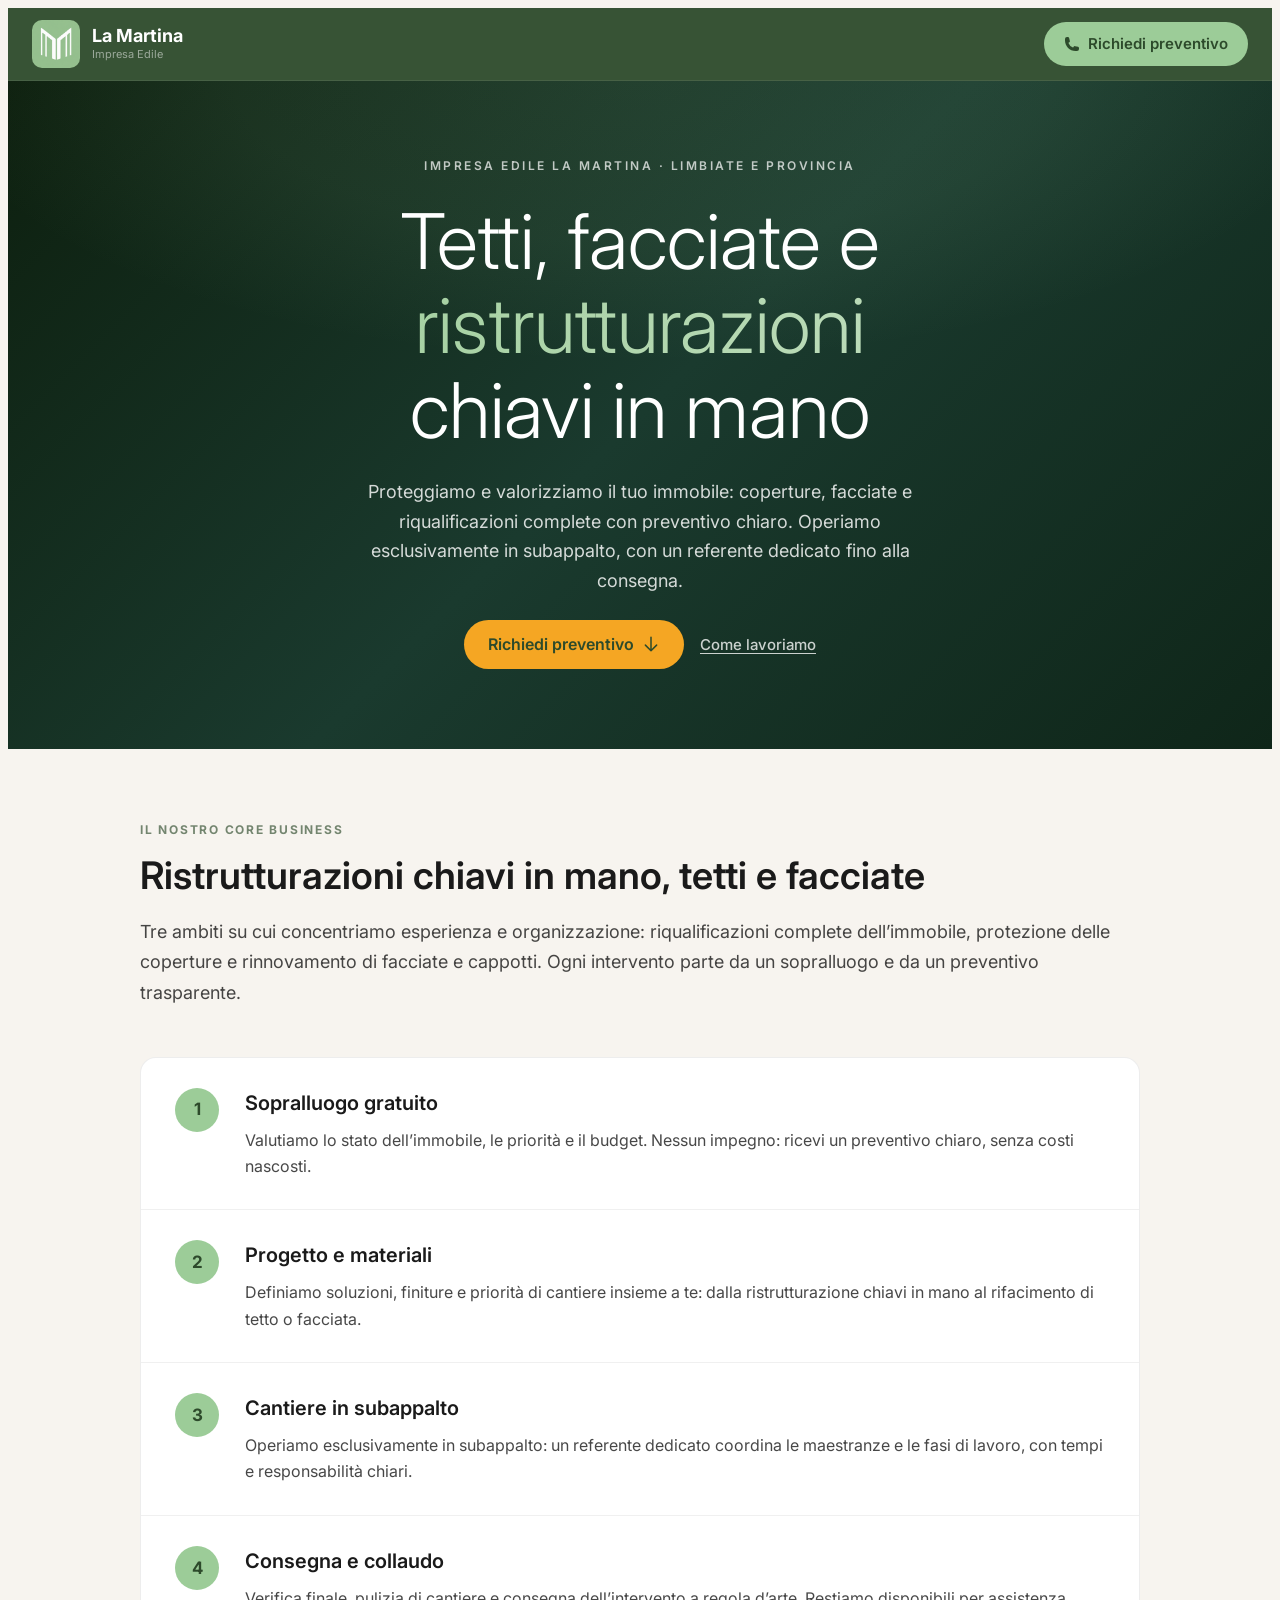
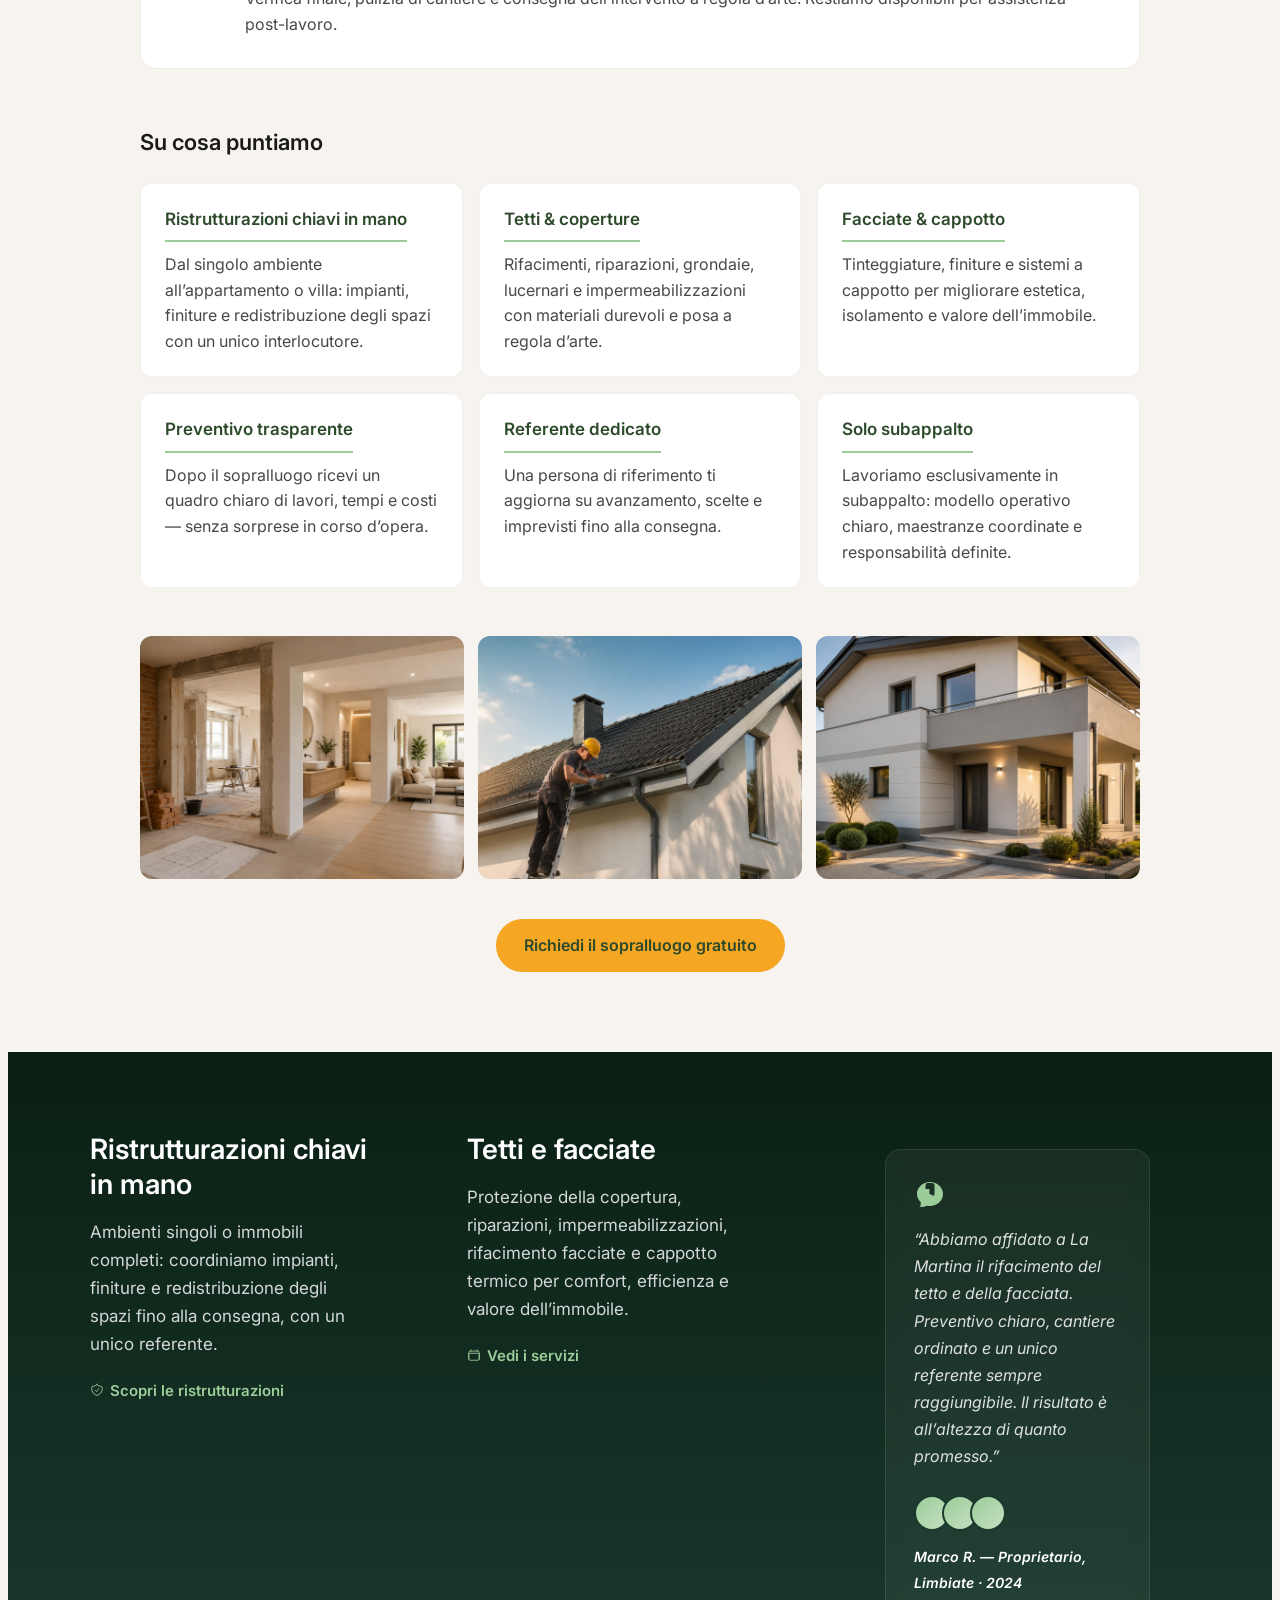
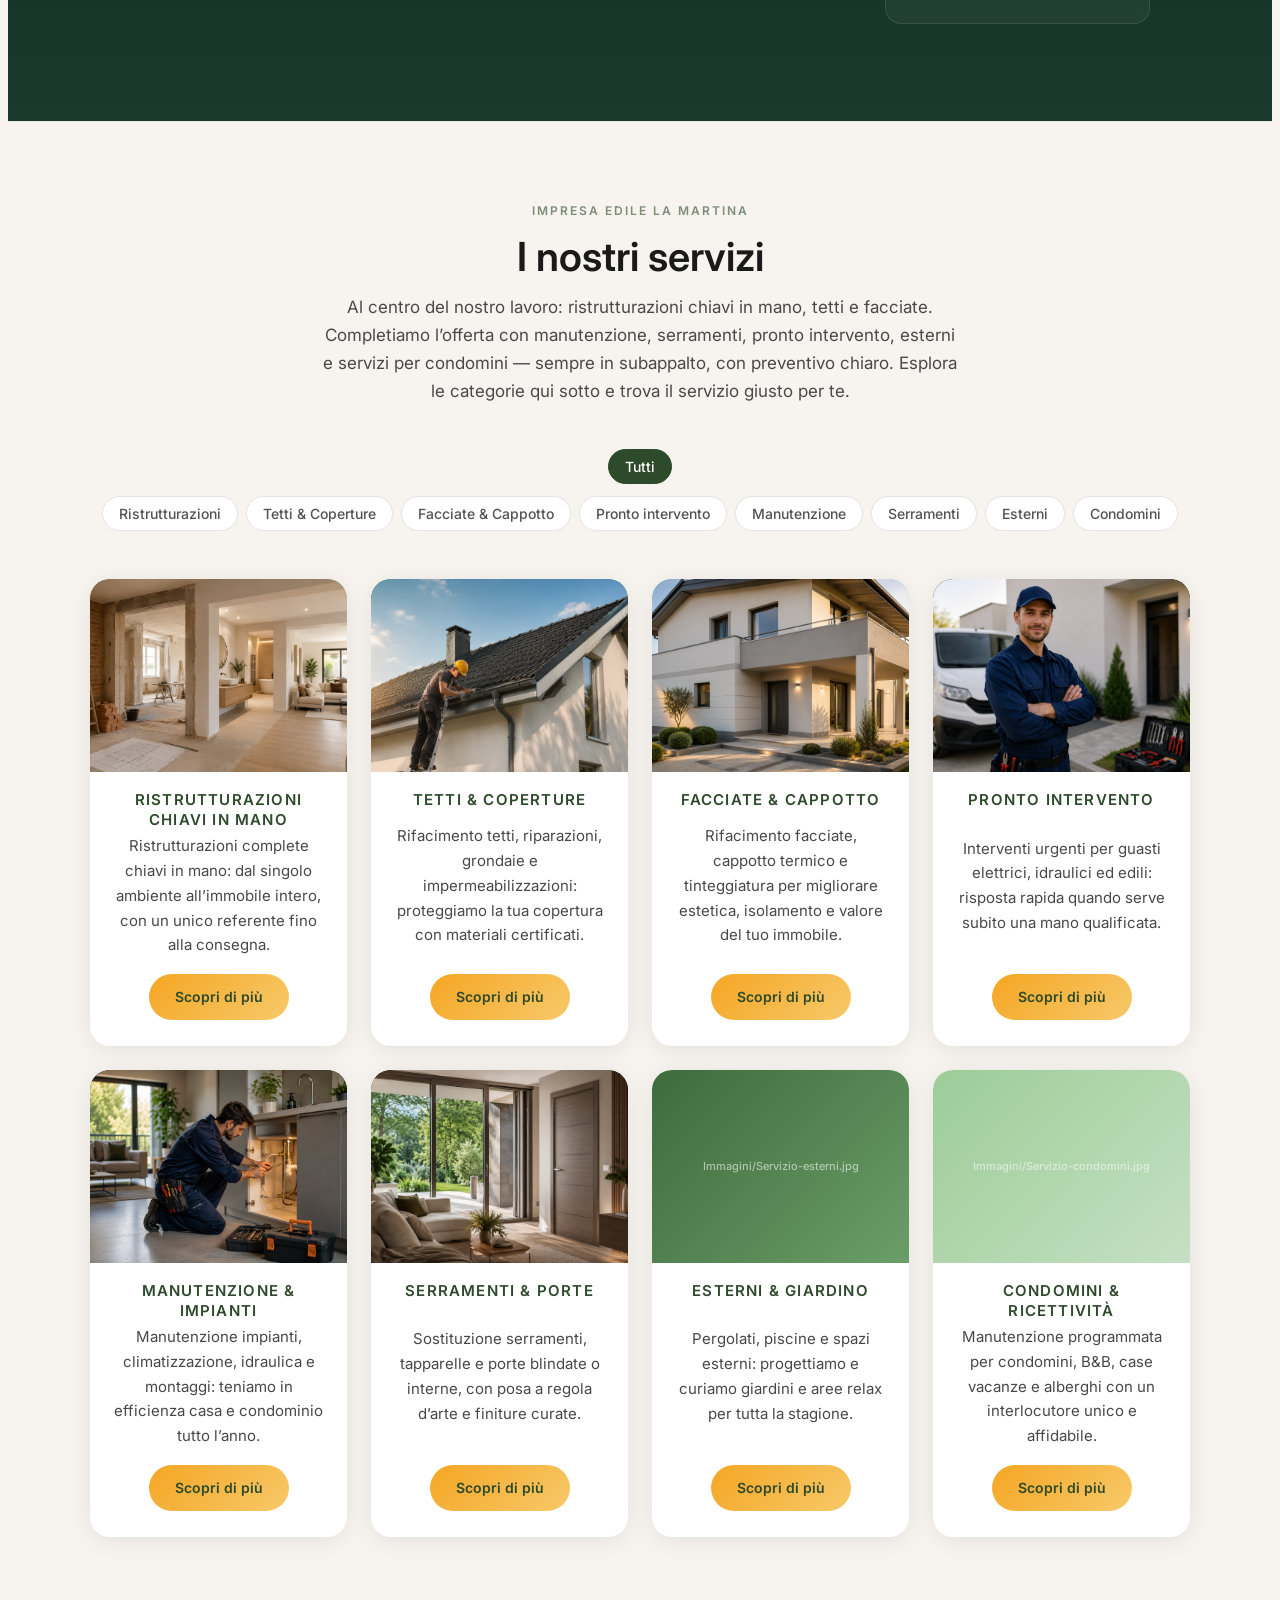
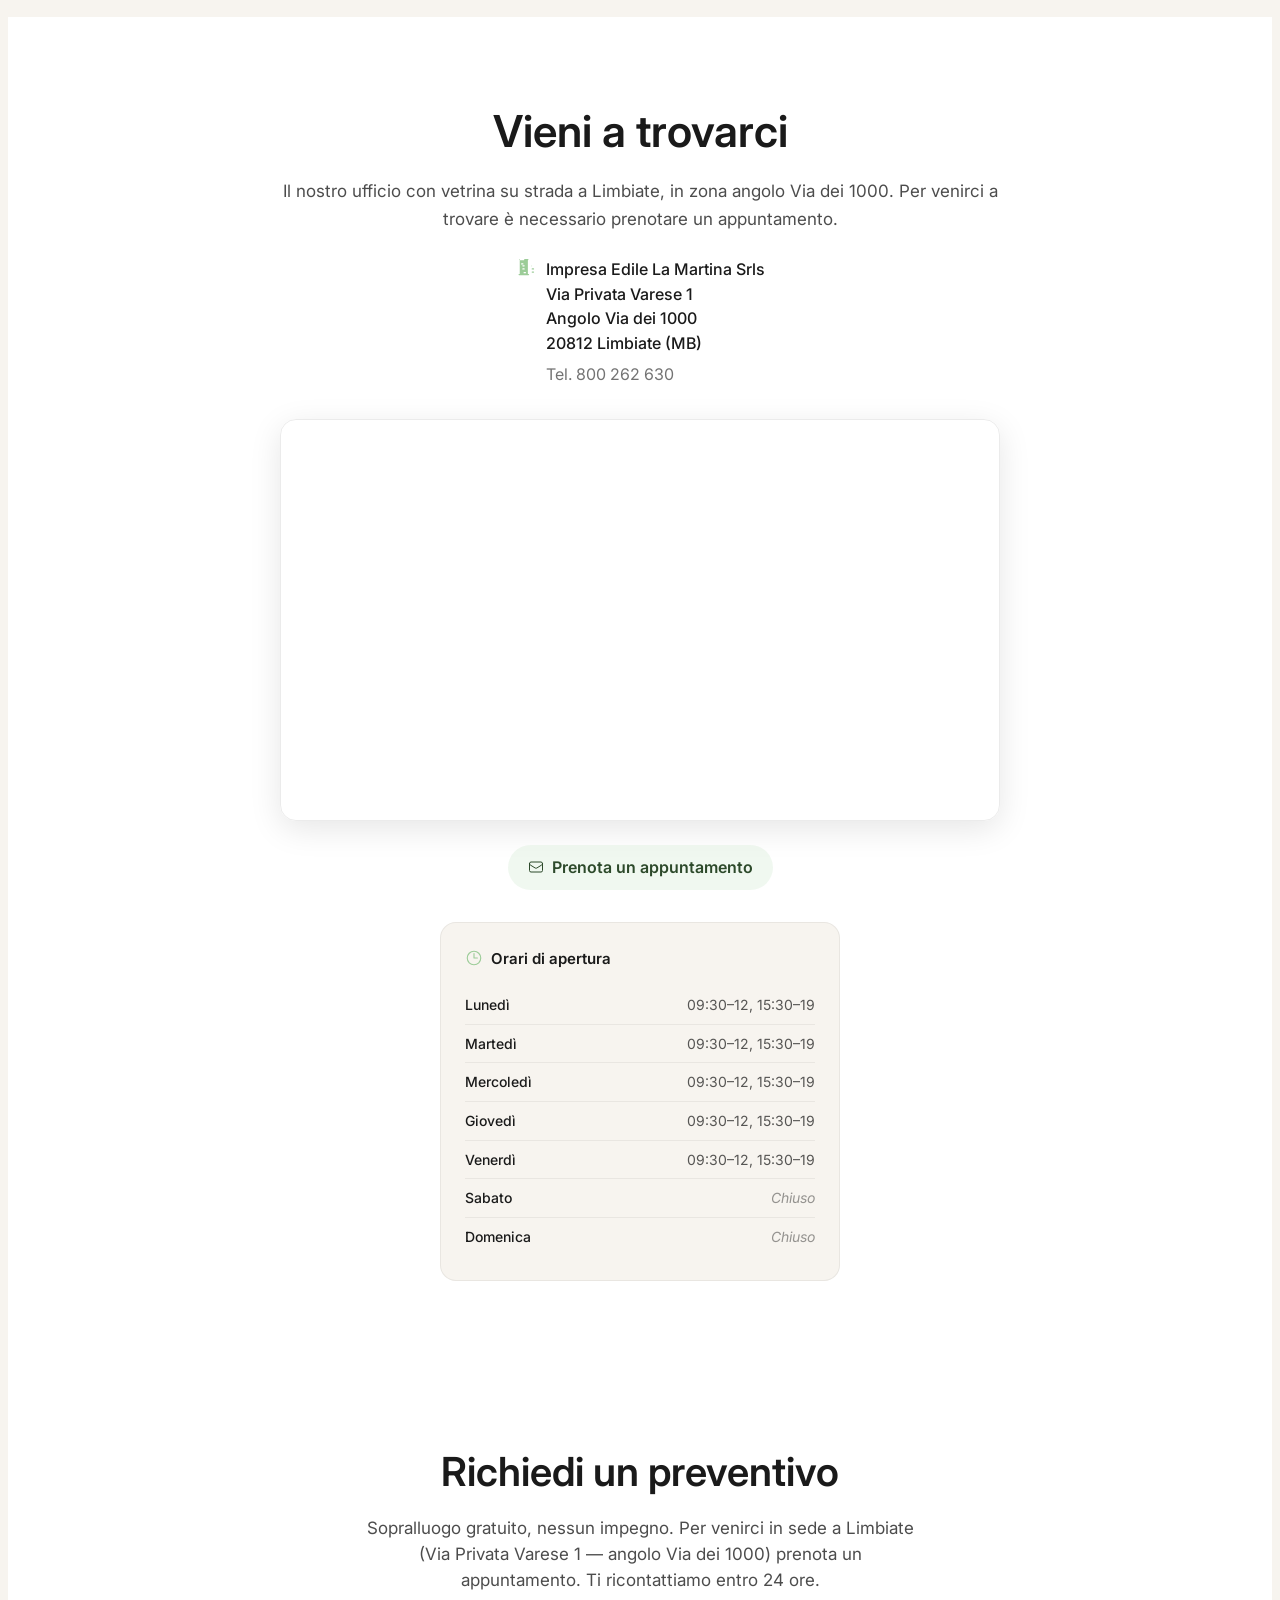
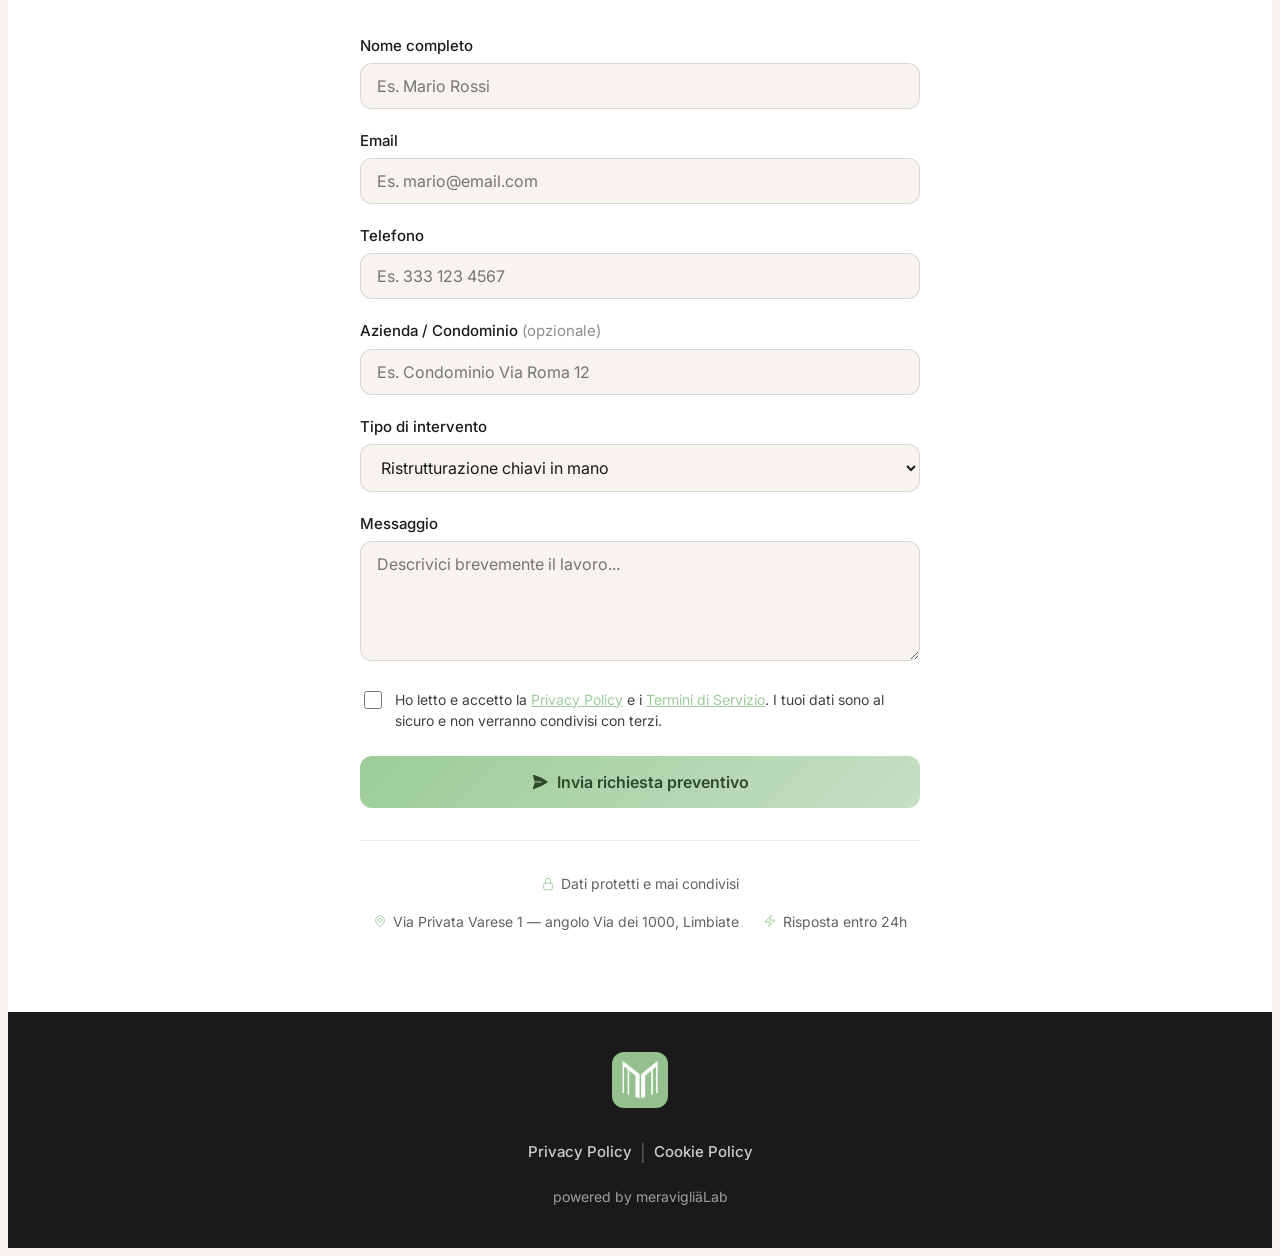
==== index.html @ 35902d9d "Add landing page for Impresa Edile La Martina. Publish the static site (HTML, CSS, JS, images) to Gi" ====
<!DOCTYPE html>
<html lang="it">
<head>
  <meta charset="UTF-8">
  <meta name="viewport" content="width=device-width, initial-scale=1.0">
  <meta name="description" content="Tetti, facciate e ristrutturazioni chiavi in mano a Limbiate e provincia — Impresa Edile La Martina. Sopralluogo gratuito, preventivo chiaro.">
  <meta name="theme-color" content="#2d4a2b">
  <title>Tetti, Facciate e Ristrutturazioni | Impresa Edile La Martina — Limbiate</title>

  <!-- Open Graph -->
  <meta property="og:title" content="Tetti, facciate e ristrutturazioni chiavi in mano — La Martina">
  <meta property="og:description" content="Impresa edile a Limbiate: tetti, facciate e ristrutturazioni chiavi in mano. Sopralluogo gratuito, preventivo chiaro.">
  <meta property="og:type" content="website">
  <meta property="og:locale" content="it_IT">
  <meta property="og:image" content="Immagini/Logo.png">

  <link rel="icon" href="Immagini/Logo.png" type="image/png">
  <link rel="apple-touch-icon" href="Immagini/Logo.png">

  <!-- Fonts -->
  <link rel="preconnect" href="https://fonts.googleapis.com">
  <link rel="preconnect" href="https://fonts.gstatic.com" crossorigin>
  <link href="https://fonts.googleapis.com/css2?family=Inter:wght@300;400;500;600;700&display=swap" rel="stylesheet">

  <link rel="stylesheet" href="css/styles.css">

  <!-- Structured data — SEO locale -->
  <script type="application/ld+json">
  {
    "@context": "https://schema.org",
    "@type": "HomeAndConstructionBusiness",
    "name": "Impresa Edile La Martina Srls",
    "image": "Immagini/Logo.png",
    "logo": "Immagini/Logo.png",
    "description": "Tetti, facciate e ristrutturazioni chiavi in mano a Limbiate e provincia. Operiamo esclusivamente in subappalto.",
    "url": "https://www.lamartina.it",
    "areaServed": {
      "@type": "GeoCircle",
      "geoMidpoint": { "@type": "GeoCoordinates", "latitude": 45.6, "longitude": 9.13 },
      "geoRadius": "50000"
    },
    "address": {
      "@type": "PostalAddress",
      "streetAddress": "Via Privata Varese 1 — angolo Via dei 1000",
      "addressLocality": "Limbiate",
      "postalCode": "20812",
      "addressRegion": "MB",
      "addressCountry": "IT"
    },
    "telephone": "+39-800-262-630",
    "priceRange": "$$",
    "openingHoursSpecification": [
      { "@type": "OpeningHoursSpecification", "dayOfWeek": "Monday",    "opens": "09:30", "closes": "12:00" },
      { "@type": "OpeningHoursSpecification", "dayOfWeek": "Monday",    "opens": "15:30", "closes": "19:00" },
      { "@type": "OpeningHoursSpecification", "dayOfWeek": "Tuesday",   "opens": "09:30", "closes": "12:00" },
      { "@type": "OpeningHoursSpecification", "dayOfWeek": "Tuesday",   "opens": "15:30", "closes": "19:00" },
      { "@type": "OpeningHoursSpecification", "dayOfWeek": "Wednesday", "opens": "09:30", "closes": "12:00" },
      { "@type": "OpeningHoursSpecification", "dayOfWeek": "Wednesday", "opens": "15:30", "closes": "19:00" },
      { "@type": "OpeningHoursSpecification", "dayOfWeek": "Thursday",  "opens": "09:30", "closes": "12:00" },
      { "@type": "OpeningHoursSpecification", "dayOfWeek": "Thursday",  "opens": "15:30", "closes": "19:00" },
      { "@type": "OpeningHoursSpecification", "dayOfWeek": "Friday",    "opens": "09:30", "closes": "12:00" },
      { "@type": "OpeningHoursSpecification", "dayOfWeek": "Friday",    "opens": "15:30", "closes": "19:00" }
    ]
  }
  </script>
</head>
<body>

  <a href="#main" class="skip-link">Vai al contenuto principale</a>

  <!-- ================================================================== -->
  <!-- HEADER -->
  <!-- ================================================================== -->
  <header class="site-header" role="banner">
    <div class="site-header__inner">
      <a href="#" class="site-logo" aria-label="Impresa Edile La Martina — Torna alla home">
        <img
          class="site-logo__img"
          src="Immagini/Logo.png"
          alt=""
          width="48"
          height="48"
          decoding="async">
        <span class="site-logo__text">
          <span class="site-logo__name">La Martina</span>
          <span class="site-logo__tagline">Impresa Edile</span>
        </span>
      </a>

      <a href="#contact" class="btn-cta-nav">
        <svg class="icon" width="16" height="16" viewBox="0 0 24 24" fill="#2d4a2b" aria-hidden="true">
          <path fill-rule="evenodd" d="M1.5 4.5a3 3 0 013-3h1.372c.86 0 1.61.586 1.819 1.42l1.105 4.423a1.875 1.875 0 01-.694 1.955l-1.293.97c-.135.101-.164.249-.126.352a11.285 11.285 0 006.697 6.697c.103.038.25.009.352-.126l.97-1.293a1.875 1.875 0 011.955-.694l4.423 1.105c.834.209 1.42.959 1.42 1.82V19.5a3 3 0 01-3 3h-2.25C8.552 22.5 1.5 15.448 1.5 6.75V4.5z" clip-rule="evenodd"/>
        </svg>
        Richiedi preventivo
      </a>
    </div>
  </header>

  <main id="main">

    <!-- ================================================================== -->
    <!-- HERO — Tetti, facciate, ristrutturazioni -->
    <!-- ================================================================== -->
    <section class="hero hero--offer" aria-labelledby="hero-heading">
      <div class="hero__inner">
        <p class="hero__tagline animate-on-load animate-on-load--delay-1">
          Impresa Edile La Martina · Limbiate e provincia
        </p>

        <h1 id="hero-heading" class="hero__title animate-on-load animate-on-load--delay-2">
          Tetti, facciate e
          <span class="hero__title-accent">ristrutturazioni</span>
          chiavi in mano
        </h1>

        <p class="hero__subtitle animate-on-load animate-on-load--delay-3">
          Proteggiamo e valorizziamo il tuo immobile: coperture, facciate e riqualificazioni
          complete con preventivo chiaro. Operiamo esclusivamente in subappalto,
          con un referente dedicato fino alla consegna.
        </p>

        <div class="hero__actions animate-on-load animate-on-load--delay-4">
          <a href="#contact" class="hero__cta">
            Richiedi preventivo
            <svg class="icon" width="18" height="18" viewBox="0 0 24 24" fill="none" stroke="currentColor" stroke-width="2" aria-hidden="true">
              <path stroke-linecap="round" stroke-linejoin="round" d="M19.5 13.5L12 21m0 0l-7.5-7.5M12 21V3"/>
            </svg>
          </a>
          <a href="#focus" class="hero__link-secondary">Come lavoriamo</a>
        </div>
      </div>
    </section>

    <!-- ================================================================== -->
    <!-- FOCUS — Ristrutturazioni, tetti, facciate -->
    <!-- ================================================================== -->
    <section id="focus" class="bagno-dettaglio" aria-labelledby="focus-heading">
      <div class="bagno-dettaglio__inner">
        <header class="bagno-dettaglio__header reveal">
          <p class="bagno-dettaglio__label">Il nostro core business</p>
          <h2 id="focus-heading" class="bagno-dettaglio__title">Ristrutturazioni chiavi in mano, tetti e facciate</h2>
          <p class="bagno-dettaglio__lead">
            Tre ambiti su cui concentriamo esperienza e organizzazione:
            riqualificazioni complete dell&rsquo;immobile, protezione delle coperture
            e rinnovamento di facciate e cappotti. Ogni intervento parte da un
            sopralluogo e da un preventivo trasparente.
          </p>
        </header>

        <ol class="bagno-dettaglio__steps reveal" aria-label="Le fasi del lavoro">
          <li class="bagno-dettaglio__step">
            <span class="bagno-dettaglio__step-num" aria-hidden="true">1</span>
            <div class="bagno-dettaglio__step-body">
              <h3 class="bagno-dettaglio__step-title">Sopralluogo gratuito</h3>
              <p class="bagno-dettaglio__step-text">
                Valutiamo lo stato dell&rsquo;immobile, le priorit&agrave; e il budget.
                Nessun impegno: ricevi un preventivo chiaro, senza costi nascosti.
              </p>
            </div>
          </li>
          <li class="bagno-dettaglio__step">
            <span class="bagno-dettaglio__step-num" aria-hidden="true">2</span>
            <div class="bagno-dettaglio__step-body">
              <h3 class="bagno-dettaglio__step-title">Progetto e materiali</h3>
              <p class="bagno-dettaglio__step-text">
                Definiamo soluzioni, finiture e priorit&agrave; di cantiere insieme a te:
                dalla ristrutturazione chiavi in mano al rifacimento di tetto o facciata.
              </p>
            </div>
          </li>
          <li class="bagno-dettaglio__step">
            <span class="bagno-dettaglio__step-num" aria-hidden="true">3</span>
            <div class="bagno-dettaglio__step-body">
              <h3 class="bagno-dettaglio__step-title">Cantiere in subappalto</h3>
              <p class="bagno-dettaglio__step-text">
                Operiamo esclusivamente in subappalto: un referente dedicato coordina
                le maestranze e le fasi di lavoro, con tempi e responsabilit&agrave; chiari.
              </p>
            </div>
          </li>
          <li class="bagno-dettaglio__step">
            <span class="bagno-dettaglio__step-num" aria-hidden="true">4</span>
            <div class="bagno-dettaglio__step-body">
              <h3 class="bagno-dettaglio__step-title">Consegna e collaudo</h3>
              <p class="bagno-dettaglio__step-text">
                Verifica finale, pulizia di cantiere e consegna dell&rsquo;intervento
                a regola d&rsquo;arte. Restiamo disponibili per assistenza post-lavoro.
              </p>
            </div>
          </li>
        </ol>

        <div class="bagno-dettaglio__voci reveal">
          <h3 class="bagno-dettaglio__voci-title">Su cosa puntiamo</h3>
          <div class="bagno-dettaglio__voci-grid">
            <article class="bagno-dettaglio__voce">
              <h4 class="bagno-dettaglio__voce-title">Ristrutturazioni chiavi in mano</h4>
              <p class="bagno-dettaglio__voce-text">Dal singolo ambiente all&rsquo;appartamento o villa: impianti, finiture e redistribuzione degli spazi con un unico interlocutore.</p>
            </article>
            <article class="bagno-dettaglio__voce">
              <h4 class="bagno-dettaglio__voce-title">Tetti &amp; coperture</h4>
              <p class="bagno-dettaglio__voce-text">Rifacimenti, riparazioni, grondaie, lucernari e impermeabilizzazioni con materiali durevoli e posa a regola d&rsquo;arte.</p>
            </article>
            <article class="bagno-dettaglio__voce">
              <h4 class="bagno-dettaglio__voce-title">Facciate &amp; cappotto</h4>
              <p class="bagno-dettaglio__voce-text">Tinteggiature, finiture e sistemi a cappotto per migliorare estetica, isolamento e valore dell&rsquo;immobile.</p>
            </article>
            <article class="bagno-dettaglio__voce">
              <h4 class="bagno-dettaglio__voce-title">Preventivo trasparente</h4>
              <p class="bagno-dettaglio__voce-text">Dopo il sopralluogo ricevi un quadro chiaro di lavori, tempi e costi — senza sorprese in corso d&rsquo;opera.</p>
            </article>
            <article class="bagno-dettaglio__voce">
              <h4 class="bagno-dettaglio__voce-title">Referente dedicato</h4>
              <p class="bagno-dettaglio__voce-text">Una persona di riferimento ti aggiorna su avanzamento, scelte e imprevisti fino alla consegna.</p>
            </article>
            <article class="bagno-dettaglio__voce">
              <h4 class="bagno-dettaglio__voce-title">Solo subappalto</h4>
              <p class="bagno-dettaglio__voce-text">Lavoriamo esclusivamente in subappalto: modello operativo chiaro, maestranze coordinate e responsabilit&agrave; definite.</p>
            </article>
          </div>
        </div>

        <div class="bagno-dettaglio__gallery reveal" aria-label="Foto dei nostri lavori">
          <figure class="bagno-dettaglio__photo">
            <div class="bagno-dettaglio__photo-slot" data-image="Immagini/Servizio-ristrutturazioni.jpg">
              <img class="bagno-dettaglio__img" src="Immagini/Servizio-ristrutturazioni.jpg" alt="Ristrutturazione chiavi in mano" width="640" height="480" loading="lazy" decoding="async" onerror="this.hidden=true">
            </div>
          </figure>
          <figure class="bagno-dettaglio__photo">
            <div class="bagno-dettaglio__photo-slot" data-image="Immagini/Servizio-tetti.jpg">
              <img class="bagno-dettaglio__img" src="Immagini/Servizio-tetti.jpg" alt="Lavori su tetti e coperture" width="640" height="480" loading="lazy" decoding="async" onerror="this.hidden=true">
            </div>
          </figure>
          <figure class="bagno-dettaglio__photo">
            <div class="bagno-dettaglio__photo-slot" data-image="Immagini/Servizio-facciate.jpg">
              <img class="bagno-dettaglio__img" src="Immagini/Servizio-facciate.jpg" alt="Rifacimento facciate e cappotto" width="640" height="480" loading="lazy" decoding="async" onerror="this.hidden=true">
            </div>
          </figure>
        </div>

        <div class="bagno-dettaglio__cta-wrap reveal">
          <a href="#contact" class="bagno-dettaglio__cta">Richiedi il sopralluogo gratuito</a>
        </div>
      </div>
    </section>

    <!-- ================================================================== -->
    <!-- Perché sceglierci -->
    <!-- ================================================================== -->
    <section class="stats" aria-labelledby="stats-heading">
      <h2 id="stats-heading" class="visually-hidden">Perché scegliere La Martina</h2>
      <div class="stats__grid">
        <article class="reveal">
          <h3 class="stat__title">Ristrutturazioni chiavi in mano</h3>
          <p class="stat__description">
            Ambienti singoli o immobili completi: coordiniamo impianti, finiture
            e redistribuzione degli spazi fino alla consegna, con un unico referente.
          </p>
          <a href="#servizi-ristrutturazione" class="stat__link" data-service-link="ristrutturazione">
            <svg class="icon" width="14" height="14" viewBox="0 0 24 24" fill="none" stroke="currentColor" stroke-width="1.5" aria-hidden="true">
              <path stroke-linecap="round" stroke-linejoin="round" d="M9 12.75L11.25 15 15 9.75m-3-7.036A11.959 11.959 0 013.598 6 11.99 11.99 0 003 9.749c0 5.592 3.824 10.29 9 11.623 5.176-1.332 9-6.03 9-11.622 0-1.31-.21-2.571-.598-3.751h-.152c-3.196 0-6.1-1.248-8.25-3.285z"/>
            </svg>
            Scopri le ristrutturazioni
          </a>
        </article>

        <article class="reveal reveal--delay-1">
          <h3 class="stat__title">Tetti e facciate</h3>
          <p class="stat__description">
            Protezione della copertura, riparazioni, impermeabilizzazioni,
            rifacimento facciate e cappotto termico per comfort, efficienza
            e valore dell&rsquo;immobile.
          </p>
          <a href="#servizi" class="stat__link">
            <svg class="icon" width="14" height="14" viewBox="0 0 24 24" fill="none" stroke="currentColor" stroke-width="1.5" aria-hidden="true">
              <path stroke-linecap="round" stroke-linejoin="round" d="M6.75 3v2.25M17.25 3v2.25M3 18.75V7.5a2.25 2.25 0 012.25-2.25h13.5A2.25 2.25 0 0121 7.5v11.25m-18 0A2.25 2.25 0 005.25 21h13.5A2.25 2.25 0 0021 18.75m-18 0v-7.5A2.25 2.25 0 015.25 9h13.5A2.25 2.25 0 0121 11.25v7.5"/>
            </svg>
            Vedi i servizi
          </a>
        </article>

        <blockquote class="testimonial reveal reveal--delay-2">
          <svg class="icon testimonial__quote-icon" width="32" height="32" viewBox="0 0 24 24" fill="#9ccc98" aria-hidden="true">
            <path fill-rule="evenodd" d="M4.804 21.644A6.707 6.707 0 006 21.75a6.721 6.721 0 003.583-1.029c.774.182 1.584.279 2.417.279 5.322 0 9.75-3.97 9.75-9 0-5.03-4.428-9-9.75-9s-9.75 3.97-9.75 9c0 2.409 1.197 4.816 2.804 6.045l.006.004.006.004a6.7 6.7 0 01-2.805 6.045zm9.288-8.713A1.89 1.89 0 0113.5 13.5h-3a1.89 1.89 0 01-1.894-1.894v-6A1.89 1.89 0 0110.5 3.75h3a1.89 1.89 0 011.894 1.894v6a1.89 1.89 0 01-1.894 1.894h-3a1.89 1.89 0 01-1.894-1.894V8.25h3v3.75z" clip-rule="evenodd"/>
          </svg>
          <p class="testimonial__text">
            &ldquo;Abbiamo affidato a La Martina il rifacimento del tetto e della facciata.
            Preventivo chiaro, cantiere ordinato e un unico referente sempre raggiungibile.
            Il risultato &egrave; all&rsquo;altezza di quanto promesso.&rdquo;
          </p>
          <div class="testimonial__avatars" aria-hidden="true">
            <span class="testimonial__avatar"></span>
            <span class="testimonial__avatar"></span>
            <span class="testimonial__avatar"></span>
          </div>
          <footer>
            <cite class="testimonial__author">Marco R. — Proprietario, Limbiate · 2024</cite>
          </footer>
        </blockquote>
      </div>
    </section>

    <!-- ================================================================== -->
    <!-- SERVICES CATALOG -->
    <!-- ================================================================== -->
    <section id="servizi" class="services-catalog" aria-labelledby="servizi-heading">
      <div class="services-catalog__header reveal">
        <p class="services-catalog__eyebrow">Impresa Edile La Martina</p>
        <h2 id="servizi-heading" class="services-catalog__title">I nostri servizi</h2>
        <p class="services-catalog__intro">
          Al centro del nostro lavoro: ristrutturazioni chiavi in mano, tetti e facciate.
          Completiamo l&rsquo;offerta con manutenzione, serramenti, pronto intervento,
          esterni e servizi per condomini — sempre in subappalto, con preventivo chiaro.
          Esplora le categorie qui sotto e trova il servizio giusto per te.
        </p>
      </div>

      <div class="services-catalog__nav reveal reveal--delay-1" role="tablist" aria-label="Filtra per categoria">
        <div class="services-catalog__nav-all">
          <button type="button" class="services-tab is-active" role="tab" aria-selected="true" data-service-tab="all">Tutti</button>
        </div>
        <div class="services-catalog__nav-categories">
          <button type="button" class="services-tab" role="tab" aria-selected="false" data-service-tab="ristrutturazione">Ristrutturazioni</button>
          <button type="button" class="services-tab" role="tab" aria-selected="false" data-service-tab="tetti">Tetti &amp; Coperture</button>
          <button type="button" class="services-tab" role="tab" aria-selected="false" data-service-tab="facciate">Facciate &amp; Cappotto</button>
          <button type="button" class="services-tab" role="tab" aria-selected="false" data-service-tab="pronto">Pronto intervento</button>
          <button type="button" class="services-tab" role="tab" aria-selected="false" data-service-tab="manutenzione">Manutenzione</button>
          <button type="button" class="services-tab" role="tab" aria-selected="false" data-service-tab="serramenti">Serramenti</button>
          <button type="button" class="services-tab" role="tab" aria-selected="false" data-service-tab="esterni">Esterni</button>
          <button type="button" class="services-tab" role="tab" aria-selected="false" data-service-tab="condomini">Condomini</button>
        </div>
      </div>

      <div class="services-catalog__panels">
        <article id="servizi-ristrutturazione" class="service-panel service-panel--ristrutturazione reveal" data-service-panel="ristrutturazione" role="tabpanel">
          <div class="service-panel__card">
            <div class="service-panel__media">
              <div class="service-panel__photo-slot" data-image="Immagini/Servizio-ristrutturazioni.jpg">
                <img class="service-panel__img" src="Immagini/Servizio-ristrutturazioni.jpg" alt="" width="640" height="480" loading="lazy" decoding="async" onerror="this.hidden=true">
              </div>
            </div>
            <div class="service-panel__body">
              <h3 class="service-panel__title">Ristrutturazioni chiavi in mano</h3>
              <p class="service-panel__text">Ristrutturazioni complete chiavi in mano: dal singolo ambiente all&rsquo;immobile intero, con un unico referente fino alla consegna.</p>
              <a href="#servizi-ristrutturazione" class="service-panel__cta" data-service-link="ristrutturazione">Scopri di più</a>
            </div>
          </div>
          <div class="service-panel__detail">
            <div class="service-panel__detail-content">
              <h3 class="service-panel__detail-title">Ristrutturazioni chiavi in mano</h3>
              <p class="service-panel__detail-text">Dal rifacimento di un singolo ambiente alla ristrutturazione completa della casa: progettiamo, coordiniamo e realizziamo ogni fase con un unico referente che ti segue fino alla consegna.</p>
              <p class="service-panel__detail-text">Operiamo esclusivamente in subappalto: impianti, finiture, redistribuzione degli spazi e lavori strutturali con preventivo chiaro, cantiere organizzato e pulizia finale inclusa.</p>
            </div>
            <div class="service-panel__detail-media">
              <div class="service-panel__photo-slot" data-image="Immagini/Servizio-ristrutturazioni.jpg">
                <img class="service-panel__img" src="Immagini/Servizio-ristrutturazioni.jpg" alt="Ristrutturazioni interne" width="800" height="600" loading="lazy" decoding="async" onerror="this.hidden=true">
              </div>
            </div>
          </div>
        </article>

        <article id="servizi-tetti" class="service-panel service-panel--tetti reveal reveal--delay-1" data-service-panel="tetti" role="tabpanel">
          <div class="service-panel__card">
            <div class="service-panel__media">
              <div class="service-panel__photo-slot" data-image="Immagini/Servizio-tetti.jpg">
                <img class="service-panel__img" src="Immagini/Servizio-tetti.jpg" alt="" width="640" height="480" loading="lazy" decoding="async" onerror="this.hidden=true">
              </div>
            </div>
            <div class="service-panel__body">
              <h3 class="service-panel__title">Tetti &amp; Coperture</h3>
              <p class="service-panel__text">Rifacimento tetti, riparazioni, grondaie e impermeabilizzazioni: proteggiamo la tua copertura con materiali certificati.</p>
              <a href="#servizi-tetti" class="service-panel__cta" data-service-link="tetti">Scopri di più</a>
            </div>
          </div>
          <div class="service-panel__detail">
            <div class="service-panel__detail-content">
              <h3 class="service-panel__detail-title">Qualit&agrave; certificata, protezione garantita</h3>
              <p class="service-panel__detail-text">Il tetto &egrave; la prima barriera della tua casa: ci occupiamo di rifacimenti completi, riparazioni localizzate, sostituzione lucernari e manutenzione di grondaie e pluviali con materiali durevoli e posa a regola d&rsquo;arte.</p>
              <p class="service-panel__detail-text">Eseguiamo anche impermeabilizzazione delle coperture, per condomini e abitazioni private. Ogni intervento parte da un sopralluogo e da un preventivo trasparente.</p>
            </div>
            <div class="service-panel__detail-media">
              <div class="service-panel__photo-slot" data-image="Immagini/Servizio-tetti.jpg">
                <img class="service-panel__img" src="Immagini/Servizio-tetti.jpg" alt="Tetti e coperture" width="800" height="600" loading="lazy" decoding="async" onerror="this.hidden=true">
              </div>
            </div>
          </div>
        </article>

        <article id="servizi-facciate" class="service-panel service-panel--facciate reveal reveal--delay-2" data-service-panel="facciate" role="tabpanel">
          <div class="service-panel__card">
            <div class="service-panel__media">
              <div class="service-panel__photo-slot" data-image="Immagini/Servizio-facciate.jpg">
                <img class="service-panel__img" src="Immagini/Servizio-facciate.jpg" alt="" width="640" height="480" loading="lazy" decoding="async" onerror="this.hidden=true">
              </div>
            </div>
            <div class="service-panel__body">
              <h3 class="service-panel__title">Facciate &amp; Cappotto</h3>
              <p class="service-panel__text">Rifacimento facciate, cappotto termico e tinteggiatura per migliorare estetica, isolamento e valore del tuo immobile.</p>
              <a href="#servizi-facciate" class="service-panel__cta" data-service-link="facciate">Scopri di più</a>
            </div>
          </div>
          <div class="service-panel__detail">
            <div class="service-panel__detail-content">
              <h3 class="service-panel__detail-title">Estetica, isolamento e valore al tuo immobile</h3>
              <p class="service-panel__detail-text">Rinnoviamo facciate condominiali e villette con tinteggiature, finiture e sistemi a cappotto termico che migliorano il comfort abitativo e riducono i consumi energetici.</p>
              <p class="service-panel__detail-text">Gestiamo ponteggi, preparazione dei supporti e scelta dei materiali insieme a te, con un risultato curato e duraturo. Ideale per valorizzare l&rsquo;immobile prima di una vendita o dopo anni di usura.</p>
            </div>
            <div class="service-panel__detail-media">
              <div class="service-panel__photo-slot" data-image="Immagini/Servizio-facciate.jpg">
                <img class="service-panel__img" src="Immagini/Servizio-facciate.jpg" alt="Facciate e cappotto termico" width="800" height="600" loading="lazy" decoding="async" onerror="this.hidden=true">
              </div>
            </div>
          </div>
        </article>

        <article id="servizi-pronto" class="service-panel service-panel--pronto reveal" data-service-panel="pronto" role="tabpanel">
          <div class="service-panel__card">
            <div class="service-panel__media">
              <div class="service-panel__photo-slot" data-image="Immagini/Servizio-pronto-intervento.jpg">
                <img class="service-panel__img" src="Immagini/Servizio-pronto-intervento.jpg" alt="" width="640" height="480" loading="lazy" decoding="async" onerror="this.hidden=true">
              </div>
            </div>
            <div class="service-panel__body">
              <h3 class="service-panel__title">Pronto intervento</h3>
              <p class="service-panel__text">Interventi urgenti per guasti elettrici, idraulici ed edili: risposta rapida quando serve subito una mano qualificata.</p>
              <a href="#servizi-pronto" class="service-panel__cta" data-service-link="pronto">Scopri di più</a>
            </div>
          </div>
          <div class="service-panel__detail">
            <div class="service-panel__detail-content">
              <h3 class="service-panel__detail-title">Quando serve subito, ci siamo noi</h3>
              <p class="service-panel__detail-text">Perdite d&rsquo;acqua, blackout, tubature rotte o danni improvvisi: il nostro servizio di pronto intervento mette a disposizione tecnici qualificati per risolvere il problema in tempi rapidi.</p>
              <p class="service-panel__detail-text">Interveniamo su guasti elettrici e idraulici ed emergenze edili. Chiama e troviamo la soluzione in tempi rapidi.</p>
            </div>
            <div class="service-panel__detail-media">
              <div class="service-panel__photo-slot" data-image="Immagini/Servizio-pronto-intervento.jpg">
                <img class="service-panel__img" src="Immagini/Servizio-pronto-intervento.jpg" alt="Pronto intervento" width="800" height="600" loading="lazy" decoding="async" onerror="this.hidden=true">
              </div>
            </div>
          </div>
        </article>

        <article id="servizi-manutenzione" class="service-panel service-panel--manutenzione reveal reveal--delay-1" data-service-panel="manutenzione" role="tabpanel">
          <div class="service-panel__card">
            <div class="service-panel__media">
              <div class="service-panel__photo-slot" data-image="Immagini/Servizio-manutenzione.jpg">
                <img class="service-panel__img" src="Immagini/Servizio-manutenzione.jpg" alt="" width="640" height="480" loading="lazy" decoding="async" onerror="this.hidden=true">
              </div>
            </div>
            <div class="service-panel__body">
              <h3 class="service-panel__title">Manutenzione &amp; impianti</h3>
              <p class="service-panel__text">Manutenzione impianti, climatizzazione, idraulica e montaggi: teniamo in efficienza casa e condominio tutto l&rsquo;anno.</p>
              <a href="#servizi-manutenzione" class="service-panel__cta" data-service-link="manutenzione">Scopri di più</a>
            </div>
          </div>
          <div class="service-panel__detail">
            <div class="service-panel__detail-content">
              <h3 class="service-panel__detail-title">La tua casa sempre in ordine</h3>
              <p class="service-panel__detail-text">Dalla manutenzione ordinaria agli interventi programmati su impianti idraulici, elettrici e di climatizzazione: ci occupiamo di tenere la tua abitazione o il tuo condominio efficiente e sicuro nel tempo.</p>
              <p class="service-panel__detail-text">Montaggi, piccole riparazioni e controlli periodici con un unico referente che conosce l&rsquo;immobile e interviene con rapidit&agrave;, evitando che un piccolo guasto diventi un problema costoso.</p>
            </div>
            <div class="service-panel__detail-media">
              <div class="service-panel__photo-slot" data-image="Immagini/Servizio-manutenzione.jpg">
                <img class="service-panel__img" src="Immagini/Servizio-manutenzione.jpg" alt="Manutenzione e impianti" width="800" height="600" loading="lazy" decoding="async" onerror="this.hidden=true">
              </div>
            </div>
          </div>
        </article>

        <article id="servizi-serramenti" class="service-panel service-panel--serramenti reveal reveal--delay-2" data-service-panel="serramenti" role="tabpanel">
          <div class="service-panel__card">
            <div class="service-panel__media">
              <div class="service-panel__photo-slot" data-image="Immagini/Servizio-serramenti.jpg">
                <img class="service-panel__img" src="Immagini/Servizio-serramenti.jpg" alt="" width="640" height="480" loading="lazy" decoding="async" onerror="this.hidden=true">
              </div>
            </div>
            <div class="service-panel__body">
              <h3 class="service-panel__title">Serramenti &amp; porte</h3>
              <p class="service-panel__text">Sostituzione serramenti, tapparelle e porte blindate o interne, con posa a regola d&rsquo;arte e finiture curate.</p>
              <a href="#servizi-serramenti" class="service-panel__cta" data-service-link="serramenti">Scopri di più</a>
            </div>
          </div>
          <div class="service-panel__detail">
            <div class="service-panel__detail-content">
              <h3 class="service-panel__detail-title">Comfort, sicurezza e risparmio energetico</h3>
              <p class="service-panel__detail-text">Sostituiamo finestre, portefinestre, tapparelle e porte blindate o interne con materiali di qualit&agrave; e posa certificata. Miglioriamo isolamento acustico e termico, riducendo dispersioni e bollette.</p>
              <p class="service-panel__detail-text">Ti guidiamo nella scelta tra PVC, alluminio e legno-alluminio, curiamo ogni dettaglio di finitura e smaltiamo il vecchio materiale. Un investimento che si vede e si sente ogni giorno.</p>
            </div>
            <div class="service-panel__detail-media">
              <div class="service-panel__photo-slot" data-image="Immagini/Servizio-serramenti.jpg">
                <img class="service-panel__img" src="Immagini/Servizio-serramenti.jpg" alt="Serramenti e porte" width="800" height="600" loading="lazy" decoding="async" onerror="this.hidden=true">
              </div>
            </div>
          </div>
        </article>

        <article id="servizi-esterni" class="service-panel service-panel--esterni reveal reveal--delay-1" data-service-panel="esterni" role="tabpanel">
          <div class="service-panel__card">
            <div class="service-panel__media">
              <div class="service-panel__photo-slot" data-image="Immagini/Servizio-esterni.jpg">
                <img class="service-panel__img" src="Immagini/Servizio-esterni.jpg" alt="" width="640" height="480" loading="lazy" decoding="async" onerror="this.hidden=true">
              </div>
            </div>
            <div class="service-panel__body">
              <h3 class="service-panel__title">Esterni &amp; giardino</h3>
              <p class="service-panel__text">Pergolati, piscine e spazi esterni: progettiamo e curiamo giardini e aree relax per tutta la stagione.</p>
              <a href="#servizi-esterni" class="service-panel__cta" data-service-link="esterni">Scopri di più</a>
            </div>
          </div>
          <div class="service-panel__detail">
            <div class="service-panel__detail-content">
              <h3 class="service-panel__detail-title">Spazi esterni da vivere tutto l&rsquo;anno</h3>
              <p class="service-panel__detail-text">Progettiamo e realizziamo pergolati, coperture, pavimentazioni e aree piscina per trasformare il tuo giardino in un vero spazio da vivere, curato in ogni stagione.</p>
              <p class="service-panel__detail-text">Dalla manutenzione del verde alle strutture in legno e metallo, coordiniamo ogni fase con materiali resistenti alle intemperie e finiture di pregio. Il tuo angolo di relax, pensato su misura.</p>
            </div>
            <div class="service-panel__detail-media">
              <div class="service-panel__photo-slot" data-image="Immagini/Servizio-esterni.jpg">
                <img class="service-panel__img" src="Immagini/Servizio-esterni.jpg" alt="Esterni e giardino" width="800" height="600" loading="lazy" decoding="async" onerror="this.hidden=true">
              </div>
            </div>
          </div>
        </article>

        <article id="servizi-condomini" class="service-panel service-panel--condomini reveal reveal--delay-2" data-service-panel="condomini" role="tabpanel">
          <div class="service-panel__card">
            <div class="service-panel__media">
              <div class="service-panel__photo-slot" data-image="Immagini/Servizio-condomini.jpg">
                <img class="service-panel__img" src="Immagini/Servizio-condomini.jpg" alt="" width="640" height="480" loading="lazy" decoding="async" onerror="this.hidden=true">
              </div>
            </div>
            <div class="service-panel__body">
              <h3 class="service-panel__title">Condomini &amp; ricettività</h3>
              <p class="service-panel__text">Manutenzione programmata per condomini, B&amp;B, case vacanze e alberghi con un interlocutore unico e affidabile.</p>
              <a href="#servizi-condomini" class="service-panel__cta" data-service-link="condomini">Scopri di più</a>
            </div>
          </div>
          <div class="service-panel__detail">
            <div class="service-panel__detail-content">
              <h3 class="service-panel__detail-title">Un partner per amministratori e strutture ricettive</h3>
              <p class="service-panel__detail-text">Offriamo manutenzione programmata e interventi su misura per condomini, B&amp;B, case vacanze e alberghi: un unico referente per facciate, parti comuni, impianti e piccoli lavori urgenti.</p>
              <p class="service-panel__detail-text">Pianifichiamo gli interventi in base alle esigenze del condominio o della struttura, con report chiari e tempi rispettati. Meno stress per l&rsquo;amministratore, più tranquillit&agrave; per condomini e ospiti.</p>
            </div>
            <div class="service-panel__detail-media">
              <div class="service-panel__photo-slot" data-image="Immagini/Servizio-condomini.jpg">
                <img class="service-panel__img" src="Immagini/Servizio-condomini.jpg" alt="Condomini e ricettività" width="800" height="600" loading="lazy" decoding="async" onerror="this.hidden=true">
              </div>
            </div>
          </div>
        </article>
      </div>
    </section>

    <!-- ================================================================== -->
    <!-- VISIT US -->
    <!-- ================================================================== -->
    <section id="visit" class="visit" aria-labelledby="visit-heading">
      <div class="visit__inner reveal">
        <h2 id="visit-heading" class="visit__title">Vieni a trovarci</h2>
        <p class="visit__subtitle">
          Il nostro ufficio con vetrina su strada a Limbiate, in zona angolo Via dei 1000.
          Per venirci a trovare &egrave; necessario prenotare un appuntamento.
        </p>

        <address class="visit__address">
          <svg class="icon" width="20" height="20" viewBox="0 0 24 24" fill="#9ccc98" aria-hidden="true">
            <path fill-rule="evenodd" d="M4.5 2.25a.75.75 0 000 1.5v16.5h-.75a.75.75 0 000 1.5H15a.75.75 0 000-1.5h-.75V3.75a.75.75 0 000-1.5h-3.75a.75.75 0 00-.75.75v.75H4.5zm2.25 5.25a.75.75 0 000 1.5h1.5a.75.75 0 000-1.5H6.75zm.75 3a.75.75 0 01.75-.75h1.5a.75.75 0 010 1.5H8.25a.75.75 0 01-.75-.75zm.75 3a.75.75 0 000 1.5h1.5a.75.75 0 000-1.5H8.25zM9 18.75a.75.75 0 01.75-.75h1.5a.75.75 0 010 1.5H9.75a.75.75 0 01-.75-.75zM18 12a.75.75 0 000-1.5h1.5a.75.75 0 000 1.5H18zm.75 2.25a.75.75 0 01.75-.75h1.5a.75.75 0 010 1.5h-1.5a.75.75 0 01-.75-.75zm.75 3a.75.75 0 000 1.5h1.5a.75.75 0 000-1.5h-1.5z" clip-rule="evenodd"/>
          </svg>
          <span>
            Impresa Edile La Martina Srls<br>
            Via Privata Varese 1<br>
            Angolo Via dei 1000<br>
            20812 Limbiate (MB)<br>
            <span class="visit__phone">Tel. 800 262 630</span>
          </span>
        </address>

        <div class="visit__map">
          <iframe
            class="visit__map-frame"
            title="Mappa — Sede La Martina, Via Privata Varese 1 angolo Via dei 1000, Limbiate"
            src="https://maps.google.com/maps?q=Via+Privata+Varese+1,+20812+Limbiate+MB&amp;output=embed&amp;z=17"
            loading="lazy"
            referrerpolicy="no-referrer-when-downgrade"
            allowfullscreen>
          </iframe>
        </div>

        <div class="visit__contact">
          <a href="#contact" class="visit__action-btn visit__action-btn--solo">
            <svg class="icon" width="16" height="16" viewBox="0 0 24 24" fill="none" stroke="currentColor" stroke-width="1.5" aria-hidden="true">
              <path stroke-linecap="round" stroke-linejoin="round" d="M21.75 6.75v10.5a2.25 2.25 0 01-2.25 2.25h-15a2.25 2.25 0 01-2.25-2.25V6.75m19.5 0A2.25 2.25 0 0019.5 4.5h-15a2.25 2.25 0 00-2.25 2.25m19.5 0v.243a2.25 2.25 0 01-1.07 1.916l-7.5 4.615a2.25 2.25 0 01-2.36 0L3.32 8.91a2.25 2.25 0 01-1.07-1.916V6.75"/>
            </svg>
            Prenota un appuntamento
          </a>

          <div class="visit__hours">
            <h3 class="visit__hours-title">
              <svg class="icon" width="18" height="18" viewBox="0 0 24 24" fill="none" stroke="currentColor" stroke-width="1.5" aria-hidden="true">
                <path stroke-linecap="round" stroke-linejoin="round" d="M12 6v6h4.5m4.5 0a9 9 0 11-18 0 9 9 0 0118 0z"/>
              </svg>
              Orari di apertura
            </h3>
            <dl class="hours-list">
              <div class="hours-list__row">
                <dt>Lunedì</dt>
                <dd>09:30–12, 15:30–19</dd>
              </div>
              <div class="hours-list__row">
                <dt>Martedì</dt>
                <dd>09:30–12, 15:30–19</dd>
              </div>
              <div class="hours-list__row">
                <dt>Mercoledì</dt>
                <dd>09:30–12, 15:30–19</dd>
              </div>
              <div class="hours-list__row">
                <dt>Giovedì</dt>
                <dd>09:30–12, 15:30–19</dd>
              </div>
              <div class="hours-list__row">
                <dt>Venerdì</dt>
                <dd>09:30–12, 15:30–19</dd>
              </div>
              <div class="hours-list__row hours-list__row--closed">
                <dt>Sabato</dt>
                <dd>Chiuso</dd>
              </div>
              <div class="hours-list__row hours-list__row--closed">
                <dt>Domenica</dt>
                <dd>Chiuso</dd>
              </div>
            </dl>
          </div>
        </div>
      </div>
    </section>

    <!-- ================================================================== -->
    <!-- CONTACT FORM -->
    <!-- ================================================================== -->
    <section id="contact" class="contact" aria-labelledby="contact-heading">
      <div class="contact__inner">
        <h2 id="contact-heading" class="contact__heading reveal">Richiedi un preventivo</h2>
        <p class="contact__subtitle reveal reveal--delay-1">
          Sopralluogo gratuito, nessun impegno. Per venirci in sede a Limbiate
          (Via Privata Varese 1 — angolo Via dei 1000) prenota un appuntamento.
          Ti ricontattiamo entro 24 ore.
        </p>

        <div id="form-success" class="form-success" role="status" aria-live="polite">
          Grazie! La tua richiesta è stata inviata. Ti ricontatteremo entro 24 ore.
        </div>

        <form id="contact-form" class="reveal reveal--delay-2" novalidate>
          <div class="form-group">
            <label for="name" class="form-label">Nome completo</label>
            <input type="text" id="name" name="name" class="form-input" placeholder="Es. Mario Rossi" required autocomplete="name">
          </div>

          <div class="form-group">
            <label for="email" class="form-label">Email</label>
            <input type="email" id="email" name="email" class="form-input" placeholder="Es. mario@email.com" required autocomplete="email">
          </div>

          <div class="form-group">
            <label for="phone" class="form-label">Telefono</label>
            <input type="tel" id="phone" name="phone" class="form-input" placeholder="Es. 333 123 4567" required autocomplete="tel">
          </div>

          <div class="form-group">
            <label for="company" class="form-label">
              Azienda / Condominio <span class="form-label__optional">(opzionale)</span>
            </label>
            <input type="text" id="company" name="company" class="form-input" placeholder="Es. Condominio Via Roma 12" autocomplete="organization">
          </div>

          <div class="form-group">
            <label for="service" class="form-label">Tipo di intervento</label>
            <select id="service" name="service" class="form-select" required>
              <option value="" disabled>Seleziona il servizio...</option>
              <option value="ristrutturazione" selected>Ristrutturazione chiavi in mano</option>
              <option value="tetto">Rifacimento o riparazione tetto</option>
              <option value="facciata">Facciata e cappotto termico</option>
              <option value="combinato">Più servizi combinati</option>
              <option value="manutenzione">Manutenzione / pronto intervento</option>
              <option value="altro">Altro</option>
            </select>
          </div>

          <div class="form-group">
            <label for="message" class="form-label">Messaggio</label>
            <textarea id="message" name="message" class="form-textarea" placeholder="Descrivici brevemente il lavoro..." required></textarea>
          </div>

          <div class="form-checkbox-group">
            <input type="checkbox" id="privacy" name="privacy" class="form-checkbox" required>
            <label for="privacy" class="form-checkbox-label">
              Ho letto e accetto la <a href="#privacy-policy">Privacy Policy</a> e i <a href="#terms-of-service" id="terms-of-service">Termini di Servizio</a>.
              I tuoi dati sono al sicuro e non verranno condivisi con terzi.
            </label>
          </div>

          <button type="submit" class="btn-submit">
            <span class="btn-submit__spinner" aria-hidden="true"></span>
            <svg class="icon btn-submit__icon" width="18" height="18" viewBox="0 0 24 24" fill="#2d4a2b" aria-hidden="true">
              <path d="M3.478 2.404a.75.75 0 00-.926.941l2.432 7.905H13.5a.75.75 0 010 1.5H4.984l-2.432 7.905a.75.75 0 00.926.94 60.519 60.519 0 0018.445-8.986.75.75 0 000-1.218A60.517 60.517 0 003.478 2.404z"/>
            </svg>
            <span class="btn-submit__text-default">Invia richiesta preventivo</span>
            <span class="btn-submit__text-loading">Invio in corso...</span>
          </button>
        </form>

        <div class="trust-signals" aria-label="Garanzie">
          <span class="trust-signal">
            <svg class="icon" width="14" height="14" viewBox="0 0 24 24" fill="none" stroke="currentColor" stroke-width="1.5" aria-hidden="true">
              <path stroke-linecap="round" stroke-linejoin="round" d="M16.5 10.5V6.75a4.5 4.5 0 10-9 0v3.75m-.75 11.25h10.5a2.25 2.25 0 002.25-2.25v-6.75a2.25 2.25 0 00-2.25-2.25H6.75a2.25 2.25 0 00-2.25 2.25v6.75a2.25 2.25 0 002.25 2.25z"/>
            </svg>
            Dati protetti e mai condivisi
          </span>
          <span class="trust-signal">
            <svg class="icon" width="14" height="14" viewBox="0 0 24 24" fill="none" stroke="currentColor" stroke-width="1.5" aria-hidden="true">
              <path stroke-linecap="round" stroke-linejoin="round" d="M15 10.5a3 3 0 11-6 0 3 3 0 016 0z"/>
              <path stroke-linecap="round" stroke-linejoin="round" d="M19.5 10.5c0 7.142-7.5 11.25-7.5 11.25S4.5 17.642 4.5 10.5a7.5 7.5 0 1115 0z"/>
            </svg>
            Via Privata Varese 1 — angolo Via dei 1000, Limbiate
          </span>
          <span class="trust-signal">
            <svg class="icon" width="14" height="14" viewBox="0 0 24 24" fill="none" stroke="currentColor" stroke-width="1.5" aria-hidden="true">
              <path stroke-linecap="round" stroke-linejoin="round" d="M3.75 13.5l10.5-11.25L12 10.5h8.25L9.75 21.75 12 13.5H3.75z"/>
            </svg>
            Risposta entro 24h
          </span>
        </div>
      </div>
    </section>

  </main>

  <!-- ================================================================== -->
  <!-- FOOTER -->
  <!-- ================================================================== -->
  <footer class="site-footer" role="contentinfo">
    <a href="#" class="site-footer__logo" aria-label="Impresa Edile La Martina">
      <img
        src="Immagini/Logo.png"
        alt=""
        width="56"
        height="56"
        loading="lazy"
        decoding="async">
    </a>
    <nav class="site-footer__links" aria-label="Link legali">
      <a href="#privacy-policy" class="site-footer__link" id="privacy-policy">Privacy Policy</a>
      <span class="site-footer__separator" aria-hidden="true">|</span>
      <a href="#cookie-policy" class="site-footer__link" id="cookie-policy">Cookie Policy</a>
    </nav>
    <p class="site-footer__credit">powered by meravigliäLab</p>
  </footer>

  <script src="js/main.js" defer></script>
</body>
</html>
---- css/styles.css ----
/* ==========================================================================
   Impresa Edile La Martina — Design tokens & custom styles
   ========================================================================== */

:root {
  --color-accent: #9ccc98;
  --color-accent-light: #c5e0c3;
  --color-dark: #2d4a2b;
  --color-cta: #f5a623;
  --color-cta-light: #f7c96a;
  --color-bg-light: #f7f4ef;
  --color-text: #1a1a1a;
  --color-hero-dark: #0d1f0e;
  --color-hero-mid: #1a3a2e;
  --color-stats-dark: #0a1f14;

  /* Service icons — scala verde (scuro → chiaro) */
  --cat-green-1-from: #0a1f14;
  --cat-green-1-to: #1a3a2e;
  --cat-green-2-from: #152e18;
  --cat-green-2-to: #2d4a2b;
  --cat-green-3-from: #2d4a2b;
  --cat-green-3-to: #3f6b3c;
  --cat-green-4-from: #3f6b3c;
  --cat-green-4-to: #6a9e67;
  --cat-green-5-from: #6a9e67;
  --cat-green-5-to: #9ccc98;
  --cat-green-6-from: #9ccc98;
  --cat-green-6-to: #c5e0c3;
  --cat-green-7-from: #4a7d47;
  --cat-green-7-to: #7cb079;
  --cat-green-8-from: #87b584;
  --cat-green-8-to: #b8dbb6;

  --font-family: "Inter", system-ui, -apple-system, sans-serif;

  --header-height: 72px;
  --radius-pill: 9999px;
  --radius-card: 16px;
  --radius-btn: 12px;

  --shadow-cta: 0 8px 20px rgba(156, 204, 152, 0.35);
  --shadow-cta-lg: 0 8px 24px rgba(156, 204, 152, 0.4);

  --transition-fast: 0.2s ease;
  --transition-medium: 0.4s ease;
}

/* Base */
*,
*::before,
*::after {
  box-sizing: border-box;
}

html {
  scroll-behavior: smooth;
}

@media (prefers-reduced-motion: reduce) {
  html {
    scroll-behavior: auto;
  }

  *,
  *::before,
  *::after {
    animation-duration: 0.01ms !important;
    animation-iteration-count: 1 !important;
    transition-duration: 0.01ms !important;
  }
}

body {
  font-family: var(--font-family);
  font-size: 17px;
  color: var(--color-text);
  background-color: var(--color-bg-light);
  line-height: 1.55;
  -webkit-font-smoothing: antialiased;
}

/* Skip link — accessibilità */
.skip-link {
  position: absolute;
  top: -100%;
  left: 1rem;
  z-index: 1000;
  padding: 0.75rem 1.25rem;
  background: var(--color-accent);
  color: var(--color-dark);
  font-weight: 600;
  border-radius: var(--radius-btn);
  text-decoration: none;
}

.skip-link:focus {
  top: 1rem;
  outline: 2px solid #fff;
  outline-offset: 2px;
}

/* Icon utility */
.icon {
  display: inline-block;
  flex-shrink: 0;
  vertical-align: middle;
}

/* ==========================================================================
   Header
   ========================================================================== */

.site-header {
  position: sticky;
  top: 0;
  z-index: 50;
  background: rgba(45, 74, 43, 0.95);
  backdrop-filter: blur(12px);
  -webkit-backdrop-filter: blur(12px);
  border-bottom: 1px solid rgba(255, 255, 255, 0.08);
}

.site-header__inner {
  display: flex;
  align-items: center;
  justify-content: space-between;
  min-height: var(--header-height);
  padding: 0.75rem 1.5rem;
  max-width: 1280px;
  margin: 0 auto;
}

.site-logo {
  display: flex;
  align-items: center;
  gap: 0.75rem;
  text-decoration: none;
  color: #fff;
}

.site-logo:focus-visible {
  outline: 2px solid var(--color-accent);
  outline-offset: 4px;
  border-radius: 4px;
}

.site-logo__img {
  display: block;
  width: 48px;
  height: 48px;
  object-fit: contain;
  border-radius: 10px;
  flex-shrink: 0;
}

.site-logo__text {
  display: flex;
  flex-direction: column;
}

.site-logo__name {
  font-weight: 700;
  font-size: 1.125rem;
  line-height: 1.2;
}

.site-logo__tagline {
  display: none;
  font-size: 11px;
  font-weight: 400;
  color: rgba(255, 255, 255, 0.5);
}

@media (min-width: 768px) {
  .site-logo__tagline {
    display: block;
  }
}

.btn-cta-nav {
  display: inline-flex;
  align-items: center;
  gap: 0.5rem;
  padding: 0.625rem 1.25rem;
  background: var(--color-accent);
  color: var(--color-dark);
  font-weight: 600;
  font-size: 15px;
  border-radius: var(--radius-pill);
  text-decoration: none;
  border: none;
  cursor: pointer;
  transition: transform var(--transition-fast), box-shadow var(--transition-fast);
}

.btn-cta-nav:hover,
.btn-cta-nav:focus-visible {
  transform: translateY(-2px);
  box-shadow: var(--shadow-cta);
}

.btn-cta-nav:focus-visible {
  outline: 2px solid #fff;
  outline-offset: 2px;
}

/* ==========================================================================
   Hero
   ========================================================================== */

.hero {
  position: relative;
  background: linear-gradient(135deg, var(--color-hero-dark) 0%, var(--color-hero-mid) 50%, #0f2619 100%);
  padding: 4rem 1.5rem 10rem;
  overflow: hidden;
}

.hero::before {
  content: "";
  position: absolute;
  inset: 0;
  background: radial-gradient(ellipse 80% 60% at 50% 0%, rgba(156, 204, 152, 0.1) 0%, rgba(156, 204, 152, 0.08) 40%, transparent 70%);
  pointer-events: none;
}

.hero__inner {
  position: relative;
  max-width: 900px;
  margin: 0 auto;
  text-align: center;
}

.hero__tagline {
  display: block;
  font-size: 12px;
  font-weight: 600;
  letter-spacing: 2.5px;
  text-transform: uppercase;
  color: rgba(255, 255, 255, 0.72);
  margin-bottom: 1.5rem;
}

.hero__title {
  font-weight: 300;
  font-size: clamp(2.5rem, 6vw, 5.5rem);
  line-height: 1.1;
  color: #fff;
  margin: 0 0 1.5rem;
}

.hero__title-accent {
  display: block;
  background: linear-gradient(120deg, var(--color-accent), var(--color-accent-light));
  -webkit-background-clip: text;
  background-clip: text;
  -webkit-text-fill-color: transparent;
}

.hero__subtitle {
  font-size: 18px;
  font-weight: 400;
  line-height: 1.65;
  color: rgba(255, 255, 255, 0.82);
  max-width: 600px;
  margin: 0 auto 1.5rem;
}

.hero__cta {
  display: inline-flex;
  align-items: center;
  gap: 0.5rem;
  padding: 0.75rem 1.5rem;
  font-size: 16px;
  font-weight: 600;
  color: var(--color-dark);
  background: var(--color-cta);
  border-radius: var(--radius-pill);
  text-decoration: none;
  transition: transform var(--transition-fast), box-shadow var(--transition-fast);
}

.hero__cta:hover,
.hero__cta:focus-visible {
  transform: translateY(-2px);
  box-shadow: 0 8px 20px rgba(245, 166, 35, 0.35);
}

.hero__cta:focus-visible {
  outline: 2px solid #fff;
  outline-offset: 3px;
}

.hero--offer {
  padding: 4rem 1.5rem 5rem;
}

.hero__price {
  font-size: clamp(1.1875rem, 2.5vw, 1.5rem);
  font-weight: 400;
  color: rgba(255, 255, 255, 0.88);
  margin: 0 0 1.25rem;
}

.hero__price strong {
  display: block;
  margin-top: 0.25rem;
  font-size: clamp(2.5rem, 7vw, 4rem);
  font-weight: 700;
  line-height: 1;
  color: var(--color-cta);
}

.hero__actions {
  display: flex;
  flex-direction: column;
  align-items: center;
  gap: 1rem;
}

@media (min-width: 640px) {
  .hero__actions {
    flex-direction: row;
    justify-content: center;
    flex-wrap: wrap;
  }
}

.hero__link-secondary {
  font-size: 15px;
  font-weight: 500;
  color: rgba(255, 255, 255, 0.78);
  text-decoration: underline;
  text-underline-offset: 3px;
  transition: color var(--transition-fast);
}

.hero__link-secondary:hover,
.hero__link-secondary:focus-visible {
  color: #fff;
}

.hero__link-secondary:focus-visible {
  outline: 2px solid var(--color-accent);
  outline-offset: 4px;
  border-radius: 2px;
}

/* Hero entrance animations */
.animate-on-load {
  opacity: 0;
  transform: translateY(16px);
}

.animate-on-load.is-loaded {
  animation: fadeInUp 0.6s ease forwards;
}

.animate-on-load--delay-1.is-loaded { animation-delay: 0.1s; }
.animate-on-load--delay-2.is-loaded { animation-delay: 0.25s; }
.animate-on-load--delay-3.is-loaded { animation-delay: 0.4s; }
.animate-on-load--delay-4.is-loaded { animation-delay: 0.55s; }

@keyframes fadeInUp {
  to {
    opacity: 1;
    transform: translateY(0);
  }
}

/* ==========================================================================
   Services Catalog
   ========================================================================== */

.services-catalog {
  background: var(--color-bg-light);
  padding: 5rem 1.5rem;
  border-top: 1px solid rgba(0, 0, 0, 0.06);
}

.services-catalog__header {
  max-width: 640px;
  margin: 0 auto 2.5rem;
  text-align: center;
}

.services-catalog__eyebrow {
  font-size: 12px;
  font-weight: 600;
  letter-spacing: 2px;
  text-transform: uppercase;
  color: var(--color-dark);
  opacity: 0.6;
  margin: 0 0 0.75rem;
}

.services-catalog__title {
  font-size: clamp(1.75rem, 4vw, 2.5rem);
  font-weight: 600;
  color: var(--color-text);
  margin: 0 0 0.75rem;
  line-height: 1.2;
}

.services-catalog__intro {
  font-size: 17px;
  line-height: 1.65;
  color: rgba(0, 0, 0, 0.7);
  margin: 0;
}

.services-catalog__nav {
  display: flex;
  flex-direction: column;
  align-items: center;
  gap: 0.75rem;
  padding: 0.25rem 0 1rem;
  margin: 0 auto 2rem;
  max-width: 1100px;
}

.services-catalog__nav-all {
  display: flex;
  justify-content: center;
  width: 100%;
}

.services-catalog__nav-categories {
  display: flex;
  flex-wrap: nowrap;
  justify-content: center;
  gap: 0.5rem;
  width: 100%;
  overflow-x: auto;
  padding: 0 0.25rem;
  -webkit-overflow-scrolling: touch;
  scrollbar-width: none;
}

.services-catalog__nav-categories::-webkit-scrollbar {
  display: none;
}

.services-tab {
  flex-shrink: 0;
  padding: 0.5rem 1rem;
  font-family: inherit;
  font-size: 14px;
  font-weight: 500;
  color: rgba(0, 0, 0, 0.68);
  background: #fff;
  border: 1.5px solid rgba(0, 0, 0, 0.1);
  border-radius: var(--radius-pill);
  cursor: pointer;
  transition: background var(--transition-fast), color var(--transition-fast), border-color var(--transition-fast), transform var(--transition-fast);
  white-space: nowrap;
}

.services-tab:hover {
  border-color: var(--color-accent);
  color: var(--color-dark);
}

.services-tab.is-active {
  background: var(--color-dark);
  border-color: var(--color-dark);
  color: #fff;
}

.services-tab:focus-visible {
  outline: 2px solid var(--color-accent);
  outline-offset: 2px;
}

.services-catalog__panels {
  display: grid;
  grid-template-columns: 1fr;
  gap: 1.25rem;
  max-width: 1100px;
  margin: 0 auto;
}

.services-catalog__panels.is-focus-view {
  grid-template-columns: 1fr;
  max-width: 1080px;
}

@media (min-width: 640px) {
  .services-catalog__panels {
    grid-template-columns: repeat(2, 1fr);
    gap: 1.5rem;
  }

  .services-catalog__panels.is-focus-view {
    grid-template-columns: 1fr;
  }
}

@media (min-width: 1024px) {
  .services-catalog__panels {
    grid-template-columns: repeat(3, 1fr);
  }
}

@media (min-width: 1200px) {
  .services-catalog__panels {
    grid-template-columns: repeat(4, 1fr);
  }
}

.service-panel {
  display: flex;
  flex-direction: column;
  scroll-margin-top: calc(var(--header-height) + 1.5rem);
  transition: opacity 0.35s ease, transform 0.35s ease;
}

.service-panel__card {
  display: flex;
  flex-direction: column;
  flex: 1;
  background: #fff;
  border-radius: 20px;
  overflow: hidden;
  border: none;
  box-shadow: 0 4px 24px rgba(0, 0, 0, 0.08);
  transition: transform 0.35s ease, box-shadow var(--transition-fast);
}

.service-panel__detail {
  display: none;
}

.services-catalog__panels.is-focus-view .service-panel {
  background: transparent;
  border-radius: 0;
  box-shadow: none;
}

.services-catalog__panels.is-focus-view .service-panel__card {
  display: none;
}

.services-catalog__panels.is-focus-view .service-panel__detail {
  display: grid;
  grid-template-columns: 1fr;
  gap: 2rem;
  align-items: center;
  width: 100%;
}

@media (min-width: 768px) {
  .services-catalog__panels.is-focus-view .service-panel__detail {
    grid-template-columns: minmax(0, 1fr) minmax(0, 1.1fr);
    gap: 2.5rem 3rem;
  }
}

.service-panel__detail-content {
  display: flex;
  flex-direction: column;
  align-items: flex-start;
  text-align: left;
}

.service-panel__detail-title {
  margin: 0 0 1.25rem;
  font-size: clamp(1.5rem, 3vw, 2rem);
  font-weight: 700;
  line-height: 1.2;
  letter-spacing: -0.02em;
  color: var(--color-dark);
}

.service-panel__detail-text {
  margin: 0 0 1rem;
  font-size: 17px;
  line-height: 1.75;
  color: rgba(0, 0, 0, 0.72);
}

.service-panel__detail-text:last-of-type {
  margin-bottom: 0;
}

.service-panel__detail-media {
  position: relative;
  border-radius: 20px;
  overflow: hidden;
  box-shadow: 0 8px 32px rgba(0, 0, 0, 0.1);
}

.service-panel__detail-media .service-panel__photo-slot {
  position: relative;
  aspect-ratio: 4 / 3;
}

.service-panel.is-hidden {
  display: none;
}

.service-panel.is-filtered-in {
  animation: panelFadeIn 0.4s ease forwards;
}

@keyframes panelFadeIn {
  from {
    opacity: 0;
    transform: translateY(8px);
  }
  to {
    opacity: 1;
    transform: translateY(0);
  }
}

.service-panel__card:hover {
  transform: translateY(-4px);
  box-shadow: 0 12px 32px rgba(0, 0, 0, 0.12);
}

.services-catalog__panels.is-focus-view .service-panel:hover {
  transform: none;
}

.service-panel__media {
  position: relative;
  aspect-ratio: 4 / 3;
  overflow: hidden;
}

.service-panel__photo-slot {
  position: absolute;
  inset: 0;
  background: #e8ebe8;
}

.service-panel__photo-slot::after {
  content: attr(data-image);
  position: absolute;
  inset: 0;
  display: flex;
  align-items: center;
  justify-content: center;
  padding: 1rem;
  font-size: 11px;
  font-weight: 500;
  color: rgba(45, 74, 43, 0.45);
  text-align: center;
  pointer-events: none;
  z-index: 0;
  word-break: break-all;
}

.service-panel__img {
  position: relative;
  z-index: 1;
  width: 100%;
  height: 100%;
  object-fit: cover;
  display: block;
}

.service-panel--pronto .service-panel__photo-slot {
  background: linear-gradient(135deg, var(--cat-green-1-from), var(--cat-green-1-to));
}

.service-panel--manutenzione .service-panel__photo-slot {
  background: linear-gradient(135deg, var(--cat-green-2-from), var(--cat-green-2-to));
}

.service-panel--serramenti .service-panel__photo-slot {
  background: linear-gradient(135deg, var(--cat-green-3-from), var(--cat-green-3-to));
}

.service-panel--esterni .service-panel__photo-slot {
  background: linear-gradient(135deg, var(--cat-green-4-from), var(--cat-green-4-to));
}

.service-panel--ristrutturazione .service-panel__photo-slot {
  background: linear-gradient(135deg, var(--cat-green-5-from), var(--cat-green-5-to));
}

.service-panel--tetti .service-panel__photo-slot {
  background: linear-gradient(135deg, var(--cat-green-7-from), var(--cat-green-7-to));
}

.service-panel--facciate .service-panel__photo-slot {
  background: linear-gradient(135deg, var(--cat-green-8-from), var(--cat-green-8-to));
}

.service-panel--condomini .service-panel__photo-slot {
  background: linear-gradient(135deg, var(--cat-green-6-from), var(--cat-green-6-to));
}

.service-panel--pronto .service-panel__photo-slot::after,
.service-panel--manutenzione .service-panel__photo-slot::after,
.service-panel--serramenti .service-panel__photo-slot::after,
.service-panel--esterni .service-panel__photo-slot::after,
.service-panel--ristrutturazione .service-panel__photo-slot::after,
.service-panel--tetti .service-panel__photo-slot::after,
.service-panel--facciate .service-panel__photo-slot::after,
.service-panel--condomini .service-panel__photo-slot::after {
  color: rgba(255, 255, 255, 0.55);
}

.service-panel__title {
  flex-shrink: 0;
  width: 100%;
  margin: 0;
  padding: 0 0 0.25rem;
  font-size: clamp(0.8125rem, 2vw, 0.9375rem);
  font-weight: 600;
  letter-spacing: 0.08em;
  text-transform: uppercase;
  text-align: center;
  line-height: 1.35;
  color: var(--color-dark);
}

.service-panel__body {
  display: flex;
  flex-direction: column;
  align-items: center;
  flex: 1;
  min-height: 11rem;
  padding: 1.125rem 1.25rem 1.625rem;
  text-align: center;
}

.service-panel__text {
  flex: 1;
  display: flex;
  align-items: center;
  justify-content: center;
  width: 100%;
  margin: 0;
  font-size: 15px;
  line-height: 1.65;
  color: rgba(0, 0, 0, 0.72);
}

.service-panel__cta {
  display: inline-flex;
  align-items: center;
  justify-content: center;
  flex-shrink: 0;
  margin-top: 1rem;
  padding: 0.75rem 1.625rem;
  font-size: 14px;
  font-weight: 600;
  color: var(--color-dark);
  background: linear-gradient(135deg, var(--color-cta), var(--color-cta-light));
  border-radius: var(--radius-pill);
  text-decoration: none;
  white-space: nowrap;
  transition: transform var(--transition-fast), box-shadow var(--transition-fast);
}

.service-panel__cta:hover,
.service-panel__cta:focus-visible {
  transform: translateY(-2px);
  box-shadow: 0 8px 20px rgba(245, 166, 35, 0.35);
}

.service-panel__cta:focus-visible {
  outline: 2px solid var(--color-dark);
  outline-offset: 3px;
}

@media (prefers-reduced-motion: reduce) {
  .service-panel.is-filtered-in {
    animation: none;
  }
}

/* ==========================================================================
   Stats
   ========================================================================== */

.stats {
  background: linear-gradient(180deg, var(--color-stats-dark) 0%, var(--color-hero-mid) 100%);
  padding: 5rem 1.5rem;
}

.stats__grid {
  display: grid;
  grid-template-columns: 1fr;
  gap: 3rem;
  max-width: 1100px;
  margin: 0 auto;
}

@media (min-width: 768px) {
  .stats__grid {
    grid-template-columns: repeat(3, 1fr);
    gap: 2rem;
  }
}

.stat__number {
  font-size: clamp(3rem, 8vw, 4.875rem);
  font-weight: 300;
  line-height: 1;
  color: #fff;
  margin: 0 0 1rem;
}

.stat__title {
  font-size: clamp(1.375rem, 3.5vw, 1.75rem);
  font-weight: 600;
  line-height: 1.25;
  color: #fff;
  margin: 0 0 1rem;
  max-width: 280px;
}

.stat__description {
  font-size: 17px;
  font-weight: 400;
  line-height: 1.65;
  color: rgba(255, 255, 255, 0.82);
  max-width: 280px;
  margin: 0 0 1.25rem;
}

.stat__link {
  display: inline-flex;
  align-items: center;
  gap: 0.375rem;
  font-size: 15px;
  font-weight: 600;
  color: var(--color-accent);
  text-decoration: none;
  transition: gap var(--transition-fast);
}

.stat__link:hover,
.stat__link:focus-visible {
  gap: 0.625rem;
  text-decoration: underline;
}

.stat__link:focus-visible {
  outline: 2px solid var(--color-accent);
  outline-offset: 4px;
  border-radius: 2px;
}

.testimonial {
  background: rgba(255, 255, 255, 0.05);
  border: 1px solid rgba(255, 255, 255, 0.1);
  border-radius: var(--radius-card);
  backdrop-filter: blur(8px);
  -webkit-backdrop-filter: blur(8px);
  padding: 1.75rem;
}

.testimonial__quote-icon {
  color: var(--color-accent);
  margin-bottom: 1rem;
}

.testimonial__text {
  font-size: 16px;
  font-weight: 400;
  line-height: 1.7;
  color: rgba(255, 255, 255, 0.85);
  margin: 0 0 1.5rem;
  font-style: italic;
}

.testimonial__avatars {
  display: flex;
  margin-bottom: 0.75rem;
}

.testimonial__avatar {
  width: 36px;
  height: 36px;
  border-radius: 50%;
  background: linear-gradient(135deg, var(--color-accent), var(--color-accent-light));
  border: 2px solid var(--color-hero-mid);
  margin-left: -8px;
}

.testimonial__avatar:first-child {
  margin-left: 0;
}

.testimonial__author {
  font-size: 14px;
  font-weight: 600;
  color: #fff;
  margin: 0;
}

/* ==========================================================================
   Bagno dettaglio — come funziona
   ========================================================================== */

.bagno-dettaglio {
  background: var(--color-bg-light);
  padding: 4.5rem 1.5rem 5rem;
}

.bagno-dettaglio__inner {
  max-width: 1000px;
  margin: 0 auto;
}

.bagno-dettaglio__header {
  margin-bottom: 3rem;
}

.bagno-dettaglio__label {
  font-size: 12px;
  font-weight: 700;
  letter-spacing: 1.75px;
  text-transform: uppercase;
  color: var(--color-dark);
  opacity: 0.65;
  margin: 0 0 0.875rem;
}

.bagno-dettaglio__title {
  font-size: clamp(1.75rem, 4.5vw, 2.375rem);
  font-weight: 600;
  line-height: 1.2;
  color: var(--color-text);
  margin: 0 0 1.125rem;
}

.bagno-dettaglio__lead {
  font-size: 18px;
  line-height: 1.7;
  color: rgba(0, 0, 0, 0.72);
  margin: 0;
}

.bagno-dettaglio__steps {
  list-style: none;
  margin: 0 0 3.5rem;
  padding: 0;
  display: grid;
  gap: 0;
  border-radius: 16px;
  overflow: hidden;
  border: 1px solid rgba(0, 0, 0, 0.07);
  background: #fff;
}

.bagno-dettaglio__step {
  display: grid;
  grid-template-columns: auto 1fr;
  gap: 1.25rem;
  align-items: start;
  padding: 1.625rem 1.375rem;
  border-bottom: 1px solid rgba(0, 0, 0, 0.06);
}

.bagno-dettaglio__step:last-child {
  border-bottom: none;
}

@media (min-width: 640px) {
  .bagno-dettaglio__step {
    padding: 1.875rem 2.125rem;
    gap: 1.625rem;
  }
}

.bagno-dettaglio__step-num {
  display: flex;
  align-items: center;
  justify-content: center;
  width: 44px;
  height: 44px;
  flex-shrink: 0;
  font-size: 17px;
  font-weight: 700;
  color: var(--color-dark);
  background: var(--color-accent);
  border-radius: 50%;
}

.bagno-dettaglio__step-title {
  font-size: 1.25rem;
  font-weight: 600;
  color: var(--color-text);
  margin: 0 0 0.5rem;
}

.bagno-dettaglio__step-text {
  font-size: 16px;
  line-height: 1.65;
  color: rgba(0, 0, 0, 0.72);
  margin: 0;
}

.bagno-dettaglio__voci {
  margin-bottom: 3rem;
}

.bagno-dettaglio__voci-title {
  font-size: 1.375rem;
  font-weight: 600;
  color: var(--color-text);
  margin: 0 0 1.5rem;
}

.bagno-dettaglio__voci-grid {
  display: grid;
  grid-template-columns: 1fr;
  gap: 1rem;
}

@media (min-width: 640px) {
  .bagno-dettaglio__voci-grid {
    grid-template-columns: repeat(2, 1fr);
  }
}

@media (min-width: 900px) {
  .bagno-dettaglio__voci-grid {
    grid-template-columns: repeat(3, 1fr);
  }
}

.bagno-dettaglio__voce {
  padding: 1.375rem 1.5rem;
  background: #fff;
  border-radius: 12px;
  border: 1px solid rgba(0, 0, 0, 0.06);
}

.bagno-dettaglio__voce-title {
  font-size: 1.0625rem;
  font-weight: 600;
  color: var(--color-dark);
  margin: 0 0 0.625rem;
  padding-bottom: 0.5rem;
  border-bottom: 2px solid var(--color-accent);
  display: inline-block;
}

.bagno-dettaglio__voce-text {
  font-size: 16px;
  line-height: 1.6;
  color: rgba(0, 0, 0, 0.72);
  margin: 0;
}

.bagno-dettaglio__gallery {
  display: grid;
  grid-template-columns: 1fr;
  gap: 0.875rem;
  margin-bottom: 2.5rem;
}

@media (min-width: 640px) {
  .bagno-dettaglio__gallery {
    grid-template-columns: repeat(3, 1fr);
  }
}

.bagno-dettaglio__photo {
  margin: 0;
}

.bagno-dettaglio__photo-slot {
  position: relative;
  aspect-ratio: 4 / 3;
  border-radius: 12px;
  overflow: hidden;
  background: #e8ebe8;
}

.bagno-dettaglio__photo-slot::after {
  content: attr(data-image);
  position: absolute;
  inset: 0;
  display: flex;
  align-items: center;
  justify-content: center;
  padding: 0.75rem;
  font-size: 11px;
  font-weight: 500;
  color: rgba(45, 74, 43, 0.5);
  text-align: center;
  pointer-events: none;
  z-index: 0;
  word-break: break-all;
}

.bagno-dettaglio__img {
  position: relative;
  z-index: 1;
  width: 100%;
  height: 100%;
  object-fit: cover;
  display: block;
}

.bagno-dettaglio__cta-wrap {
  text-align: center;
  margin-top: 0.5rem;
}

.bagno-dettaglio__cta {
  display: inline-flex;
  align-items: center;
  gap: 0.5rem;
  padding: 0.875rem 1.75rem;
  font-size: 16px;
  font-weight: 600;
  color: var(--color-dark);
  background: var(--color-cta);
  border-radius: var(--radius-pill);
  text-decoration: none;
  transition: transform var(--transition-fast), box-shadow var(--transition-fast);
}

.bagno-dettaglio__cta:hover,
.bagno-dettaglio__cta:focus-visible {
  transform: translateY(-2px);
  box-shadow: 0 8px 20px rgba(245, 166, 35, 0.35);
}

.bagno-dettaglio__cta:focus-visible {
  outline: 2px solid var(--color-dark);
  outline-offset: 3px;
}

/* ==========================================================================
   Bathroom Promo (legacy)
   ========================================================================== */

.bathroom-promo {
  background: linear-gradient(135deg, var(--color-dark) 0%, var(--color-hero-mid) 100%);
  padding: 5rem 1.5rem;
}

.bathroom-promo__inner {
  max-width: 900px;
  margin: 0 auto;
}

.bathroom-promo__eyebrow {
  font-size: 12px;
  font-weight: 600;
  letter-spacing: 1.5px;
  text-transform: uppercase;
  color: var(--color-accent);
  margin: 0 0 0.75rem;
}

.bathroom-promo__title {
  font-size: clamp(2rem, 5vw, 2.75rem);
  font-weight: 600;
  line-height: 1.2;
  color: #fff;
  margin: 0 0 1rem;
  text-transform: uppercase;
}

.bathroom-promo__price {
  font-size: clamp(1.25rem, 3vw, 1.5rem);
  font-weight: 400;
  color: rgba(255, 255, 255, 0.9);
  margin: 0 0 1.25rem;
}

.bathroom-promo__price strong {
  font-size: clamp(2rem, 5vw, 2.5rem);
  font-weight: 700;
  color: var(--color-cta);
}

.bathroom-promo__intro {
  font-size: 16px;
  line-height: 1.6;
  color: rgba(255, 255, 255, 0.75);
  margin: 0 0 1.75rem;
  max-width: 560px;
}

.bathroom-promo__list {
  display: grid;
  grid-template-columns: repeat(2, minmax(0, 1fr));
  gap: 0.625rem 1.5rem;
  list-style: none;
  margin: 0 0 2rem;
  padding: 0;
  max-width: 480px;
}

@media (min-width: 640px) {
  .bathroom-promo__list {
    grid-template-columns: repeat(3, minmax(0, 1fr));
  }
}

.bathroom-promo__list li {
  position: relative;
  padding-left: 1.25rem;
  font-size: 15px;
  font-weight: 500;
  color: #fff;
}

.bathroom-promo__list li::before {
  content: "";
  position: absolute;
  left: 0;
  top: 0.55em;
  width: 6px;
  height: 6px;
  border-radius: 50%;
  background: var(--color-accent);
}

.bathroom-promo__cta {
  display: inline-flex;
  align-items: center;
  gap: 0.5rem;
  padding: 0.875rem 1.5rem;
  font-size: 15px;
  font-weight: 600;
  color: var(--color-dark);
  background: var(--color-cta);
  border-radius: var(--radius-btn, 8px);
  text-decoration: none;
  transition: transform var(--transition-fast), box-shadow var(--transition-fast);
}

.bathroom-promo__cta:hover,
.bathroom-promo__cta:focus-visible {
  transform: translateY(-2px);
  box-shadow: 0 8px 20px rgba(245, 166, 35, 0.35);
}

.bathroom-promo__cta:focus-visible {
  outline: 2px solid #fff;
  outline-offset: 4px;
}

/* ==========================================================================
   CTA Banner (legacy — kept for reference, section removed)
   ========================================================================== */

.cta-banner {
  background: linear-gradient(180deg, var(--color-hero-mid) 0%, var(--color-stats-dark) 100%);
  padding: 2.5rem 1.5rem;
  text-align: center;
}

.cta-banner__link {
  display: inline-flex;
  align-items: center;
  gap: 0.5rem;
  font-size: 15px;
  font-weight: 600;
  color: #fff;
  text-decoration: none;
  transition: gap var(--transition-fast);
}

.cta-banner__link:hover,
.cta-banner__link:focus-visible {
  gap: 0.875rem;
}

.cta-banner__link:focus-visible {
  outline: 2px solid var(--color-accent);
  outline-offset: 4px;
  border-radius: 4px;
}

/* ==========================================================================
   Visit Us
   ========================================================================== */

.visit {
  background: #fff;
  padding: 5rem 1.5rem;
}

.visit__inner {
  max-width: 720px;
  margin: 0 auto;
  text-align: center;
}

.visit__title {
  font-size: clamp(2rem, 5vw, 2.75rem);
  font-weight: 600;
  color: var(--color-text);
  margin: 0 0 0.75rem;
}

.visit__subtitle {
  font-size: 17px;
  font-weight: 400;
  line-height: 1.65;
  color: rgba(0, 0, 0, 0.7);
  margin: 0 0 1.5rem;
}

.visit__address {
  display: inline-flex;
  align-items: flex-start;
  gap: 0.625rem;
  font-style: normal;
  font-size: 16px;
  font-weight: 500;
  line-height: 1.55;
  color: var(--color-text);
  margin-bottom: 2rem;
  text-align: left;
}

.visit__phone {
  display: inline-block;
  margin-top: 0.375rem;
  font-weight: 400;
  color: rgba(0, 0, 0, 0.55);
}

.visit__map {
  border-radius: var(--radius-card);
  overflow: hidden;
  box-shadow: 0 8px 32px rgba(0, 0, 0, 0.1);
  border: 1px solid rgba(0, 0, 0, 0.08);
  margin-bottom: 1.5rem;
}

.visit__map-frame {
  display: block;
  width: 100%;
  height: 320px;
  border: 0;
}

@media (min-width: 640px) {
  .visit__map-frame {
    height: 400px;
  }
}

.visit__contact {
  margin-top: 0.5rem;
}

.visit__action-btn--solo {
  margin-bottom: 2rem;
}

.visit__action-btn {
  display: inline-flex;
  align-items: center;
  gap: 0.5rem;
  font-size: 16px;
  font-weight: 600;
  color: var(--color-dark);
  text-decoration: none;
  padding: 0.625rem 1.25rem;
  border-radius: var(--radius-pill);
  background: rgba(156, 204, 152, 0.15);
  transition: background var(--transition-fast), transform var(--transition-fast);
}

.visit__action-btn--phone {
  background: rgba(245, 166, 35, 0.15);
}

.visit__action-btn:hover,
.visit__action-btn:focus-visible {
  transform: translateY(-1px);
}

.visit__action-btn:hover,
.visit__action-btn:focus-visible {
  background: rgba(156, 204, 152, 0.3);
}

.visit__action-btn--phone:hover,
.visit__action-btn--phone:focus-visible {
  background: rgba(245, 166, 35, 0.28);
}

.visit__action-btn:focus-visible {
  outline: 2px solid var(--color-accent);
  outline-offset: 2px;
}

.visit__hours {
  max-width: 400px;
  margin: 0 auto;
  padding: 1.5rem;
  background: var(--color-bg-light);
  border-radius: var(--radius-card);
  border: 1px solid rgba(0, 0, 0, 0.06);
  text-align: left;
}

.visit__hours-title {
  display: flex;
  align-items: center;
  gap: 0.5rem;
  font-size: 15px;
  font-weight: 600;
  color: var(--color-text);
  margin: 0 0 1rem;
}

.visit__hours-title .icon {
  color: var(--color-accent);
}

.hours-list {
  margin: 0;
}

.hours-list__row {
  display: flex;
  justify-content: space-between;
  align-items: baseline;
  gap: 1rem;
  padding: 0.5rem 0;
  border-bottom: 1px solid rgba(0, 0, 0, 0.06);
  font-size: 14px;
}

.hours-list__row:last-child {
  border-bottom: none;
}

.hours-list__row dt {
  font-weight: 500;
  color: var(--color-text);
}

.hours-list__row dd {
  margin: 0;
  font-weight: 400;
  color: rgba(0, 0, 0, 0.65);
  text-align: right;
}

.hours-list__row--closed dd {
  color: rgba(0, 0, 0, 0.4);
  font-style: italic;
}

/* ==========================================================================
   Solutions
   ========================================================================== */

.solutions {
  background: var(--color-bg-light);
  padding: 5rem 1.5rem;
}

.solutions__grid {
  display: grid;
  grid-template-columns: 1fr;
  gap: 2rem;
  max-width: 1100px;
  margin: 0 auto;
}

@media (min-width: 768px) {
  .solutions__grid {
    grid-template-columns: repeat(2, 1fr);
  }

  .solutions__grid--single {
    grid-template-columns: 1fr;
    max-width: 720px;
    margin: 0 auto;
  }
}

.solution-card {
  background: #fff;
  border-radius: var(--radius-card);
  padding: 2rem;
  box-shadow: 0 4px 24px rgba(0, 0, 0, 0.06);
  transition: box-shadow var(--transition-fast), transform var(--transition-fast);
}

.solution-card:hover {
  box-shadow: 0 8px 32px rgba(0, 0, 0, 0.1);
  transform: translateY(-2px);
}

.solution-card__icon-wrap {
  display: flex;
  align-items: center;
  justify-content: center;
  width: 60px;
  height: 60px;
  border-radius: 12px;
  margin-bottom: 1.5rem;
}

.solution-card__icon-wrap--green {
  background: linear-gradient(135deg, var(--color-accent), var(--color-accent-light));
}

.solution-card__icon-wrap--amber {
  background: linear-gradient(135deg, var(--color-cta), var(--color-cta-light));
}

.solution-card__icon-wrap .icon {
  color: #fff;
}

.solution-card__category {
  display: block;
  font-size: 12px;
  font-weight: 600;
  letter-spacing: 1.5px;
  text-transform: uppercase;
  color: rgba(0, 0, 0, 0.5);
  margin-bottom: 0.75rem;
}

.solution-card__title {
  font-size: 28px;
  font-weight: 600;
  line-height: 1.25;
  color: var(--color-text);
  margin: 0 0 1rem;
}

.solution-card__description {
  font-size: 17px;
  font-weight: 400;
  line-height: 1.7;
  color: rgba(0, 0, 0, 0.75);
  margin: 0 0 1.5rem;
}

.solution-card__cta {
  display: inline-flex;
  align-items: center;
  gap: 0.375rem;
  font-size: 15px;
  font-weight: 600;
  color: var(--color-dark);
  text-decoration: none;
  transition: gap var(--transition-fast);
}

.solution-card__cta:hover,
.solution-card__cta:focus-visible {
  gap: 0.625rem;
  color: var(--color-accent);
}

.solution-card__cta:focus-visible {
  outline: 2px solid var(--color-accent);
  outline-offset: 4px;
  border-radius: 2px;
}

/* ==========================================================================
   Contact Form
   ========================================================================== */

.contact {
  background: #fff;
  padding: 5rem 1.5rem;
}

.contact__inner {
  max-width: 560px;
  margin: 0 auto;
}

.contact__heading {
  font-size: clamp(1.75rem, 4vw, 2.5rem);
  font-weight: 600;
  text-align: center;
  color: var(--color-text);
  margin: 0 0 0.75rem;
}

.contact__subtitle {
  font-size: 17px;
  font-weight: 400;
  text-align: center;
  color: rgba(0, 0, 0, 0.7);
  margin: 0 0 2.5rem;
}

.form-group {
  margin-bottom: 1.25rem;
}

.form-label {
  display: block;
  font-size: 15px;
  font-weight: 500;
  color: var(--color-text);
  margin-bottom: 0.375rem;
}

.form-label__optional {
  font-weight: 400;
  color: rgba(0, 0, 0, 0.45);
}

.form-input,
.form-select,
.form-textarea {
  width: 100%;
  padding: 0.75rem 1rem;
  font-family: inherit;
  font-size: 16px;
  color: var(--color-text);
  background: var(--color-bg-light);
  border: 1.5px solid rgba(0, 0, 0, 0.12);
  border-radius: var(--radius-btn);
  transition: border-color var(--transition-fast), background var(--transition-fast), box-shadow var(--transition-fast);
}

.form-input:focus,
.form-select:focus,
.form-textarea:focus {
  outline: none;
  border-color: var(--color-accent);
  background: #fff;
  box-shadow: 0 0 0 3px rgba(156, 204, 152, 0.2);
}

.form-input:invalid:not(:placeholder-shown),
.form-select:invalid:not(:placeholder-shown),
.form-textarea:invalid:not(:placeholder-shown) {
  border-color: #e53e3e;
}

.form-textarea {
  min-height: 120px;
  resize: vertical;
}

.form-checkbox-group {
  display: flex;
  align-items: flex-start;
  gap: 0.625rem;
  margin-bottom: 1.5rem;
}

.form-checkbox {
  width: 18px;
  height: 18px;
  margin-top: 2px;
  accent-color: var(--color-accent);
  flex-shrink: 0;
}

.form-checkbox-label {
  font-size: 14px;
  font-weight: 400;
  line-height: 1.55;
  color: rgba(0, 0, 0, 0.75);
}

.form-checkbox-label a {
  color: var(--color-accent);
  text-decoration: underline;
}

.form-checkbox-label a:hover,
.form-checkbox-label a:focus-visible {
  color: var(--color-dark);
}

.btn-submit {
  display: flex;
  align-items: center;
  justify-content: center;
  gap: 0.5rem;
  width: 100%;
  padding: 1rem 1.5rem;
  font-family: inherit;
  font-size: 16px;
  font-weight: 600;
  color: var(--color-dark);
  background: linear-gradient(135deg, var(--color-accent), var(--color-accent-light));
  border: none;
  border-radius: var(--radius-btn);
  cursor: pointer;
  transition: transform var(--transition-fast), box-shadow var(--transition-fast);
}

.btn-submit:hover:not(:disabled),
.btn-submit:focus-visible:not(:disabled) {
  transform: translateY(-2px);
  box-shadow: var(--shadow-cta-lg);
}

.btn-submit:focus-visible {
  outline: 2px solid var(--color-dark);
  outline-offset: 2px;
}

.btn-submit:disabled {
  opacity: 0.7;
  cursor: not-allowed;
}

.btn-submit__spinner {
  display: none;
  width: 18px;
  height: 18px;
  border: 2px solid rgba(45, 74, 43, 0.3);
  border-top-color: var(--color-dark);
  border-radius: 50%;
  animation: spin 0.8s linear infinite;
}

.btn-submit.is-loading .btn-submit__spinner {
  display: block;
}

.btn-submit.is-loading .btn-submit__icon,
.btn-submit.is-loading .btn-submit__text-default {
  display: none;
}

.btn-submit.is-loading .btn-submit__text-loading {
  display: inline;
}

.btn-submit__text-loading {
  display: none;
}

@keyframes spin {
  to { transform: rotate(360deg); }
}

.trust-signals {
  display: flex;
  flex-wrap: wrap;
  justify-content: center;
  gap: 1rem 1.5rem;
  margin-top: 2rem;
  padding-top: 2rem;
  border-top: 1px solid rgba(0, 0, 0, 0.08);
}

.trust-signal {
  display: inline-flex;
  align-items: center;
  gap: 0.375rem;
  font-size: 14px;
  color: rgba(0, 0, 0, 0.62);
}

.trust-signal .icon {
  color: var(--color-accent);
}

.form-success {
  display: none;
  padding: 1.25rem;
  background: rgba(156, 204, 152, 0.15);
  border: 1px solid var(--color-accent);
  border-radius: var(--radius-btn);
  text-align: center;
  color: var(--color-dark);
  font-weight: 500;
}

.form-success.is-visible {
  display: block;
}

/* ==========================================================================
   Footer
   ========================================================================== */

.site-footer {
  background: var(--color-text);
  padding: 2.5rem 1.5rem;
  text-align: center;
}

.site-footer__logo {
  display: inline-block;
  margin-bottom: 1.5rem;
  line-height: 0;
  border-radius: 12px;
  overflow: hidden;
  transition: transform var(--transition-fast), opacity var(--transition-fast);
}

.site-footer__logo:hover {
  transform: translateY(-2px);
  opacity: 0.92;
}

.site-footer__logo:focus-visible {
  outline: 2px solid var(--color-accent);
  outline-offset: 4px;
  border-radius: 12px;
}

.site-footer__logo img {
  display: block;
  width: 56px;
  height: 56px;
  object-fit: contain;
}

.site-footer__links {
  display: flex;
  justify-content: center;
  gap: 0.5rem;
  margin-bottom: 1.25rem;
}

.site-footer__link {
  font-size: 15px;
  font-weight: 500;
  color: rgba(255, 255, 255, 0.78);
  text-decoration: none;
  transition: color var(--transition-fast);
}

.site-footer__link:hover,
.site-footer__link:focus-visible {
  color: #fff;
}

.site-footer__link:focus-visible {
  outline: 2px solid var(--color-accent);
  outline-offset: 4px;
  border-radius: 2px;
}

.site-footer__separator {
  color: rgba(255, 255, 255, 0.3);
}

.site-footer__credit {
  font-size: 14px;
  font-weight: 400;
  color: rgba(255, 255, 255, 0.58);
  margin: 0;
}

/* ==========================================================================
   Scroll reveal (sostituto Framer Motion whileInView)
   ========================================================================== */

.reveal {
  opacity: 0;
  transform: translateY(24px);
  transition: opacity 0.6s ease, transform 0.6s ease;
}

.reveal.is-visible {
  opacity: 1;
  transform: translateY(0);
}

.reveal--delay-1 { transition-delay: 0.15s; }
.reveal--delay-2 { transition-delay: 0.3s; }
.reveal--delay-3 { transition-delay: 0.45s; }
.reveal--delay-4 { transition-delay: 0.6s; }
.reveal--delay-5 { transition-delay: 0.75s; }

@media (prefers-reduced-motion: reduce) {
  .reveal {
    opacity: 1;
    transform: none;
    transition: none;
  }
}

/* Accessibility utility */
.visually-hidden {
  position: absolute;
  width: 1px;
  height: 1px;
  padding: 0;
  margin: -1px;
  overflow: hidden;
  clip: rect(0, 0, 0, 0);
  white-space: nowrap;
  border: 0;
}

/* Container utility */
.container {
  width: 100%;
  max-width: 1280px;
  margin: 0 auto;
  padding-left: 1.5rem;
  padding-right: 1.5rem;
}
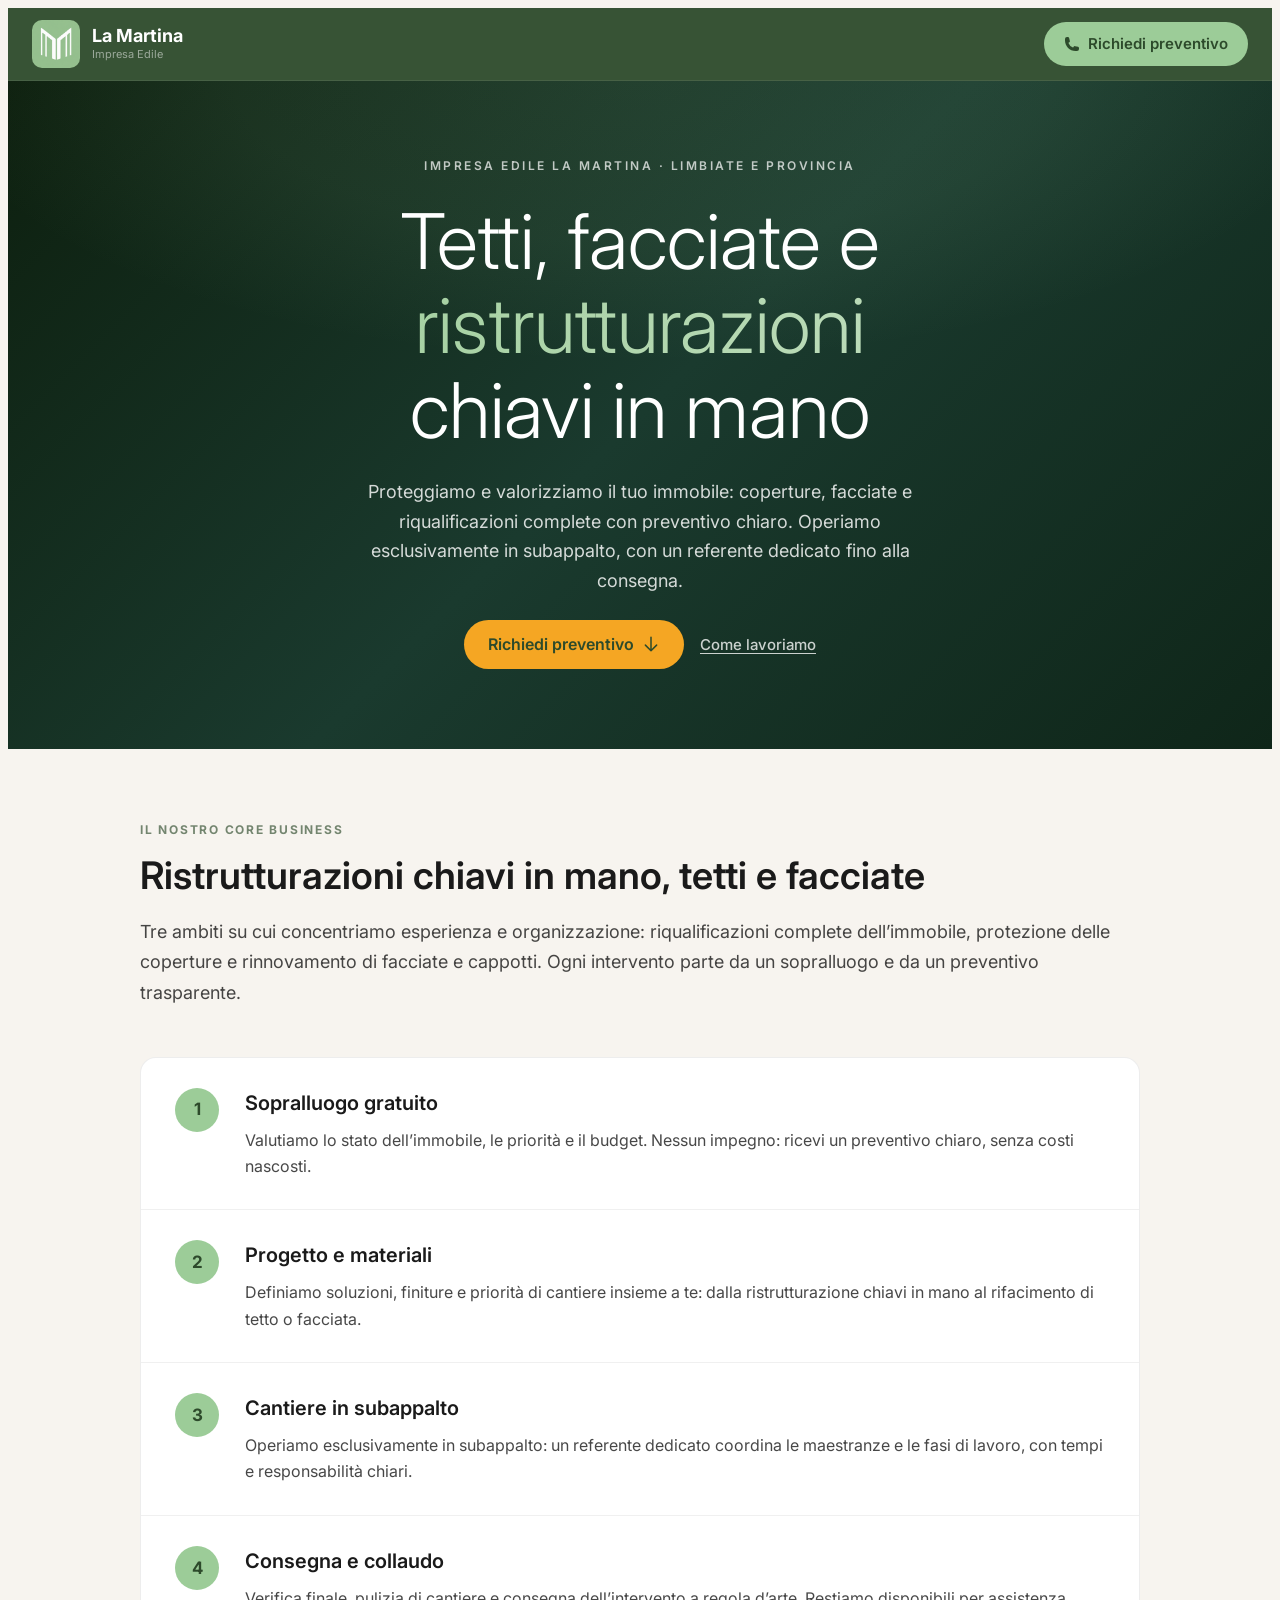
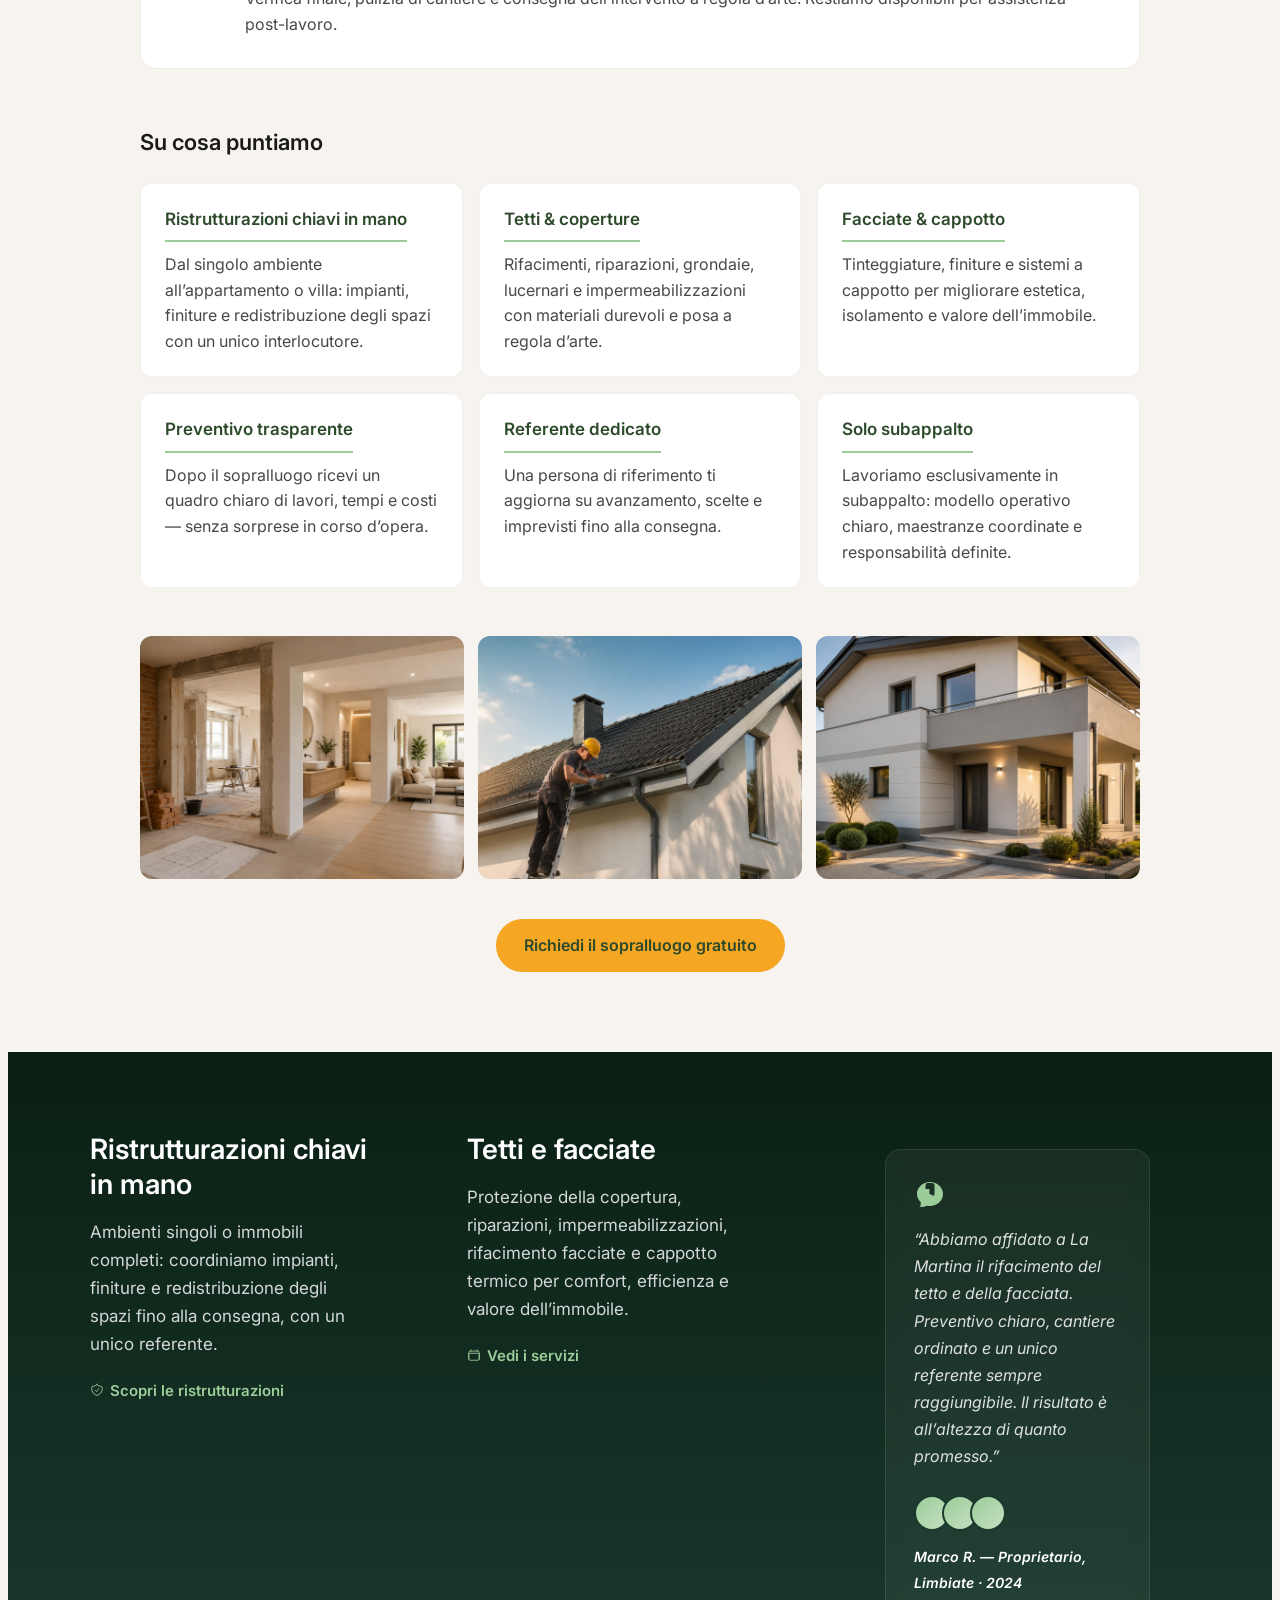
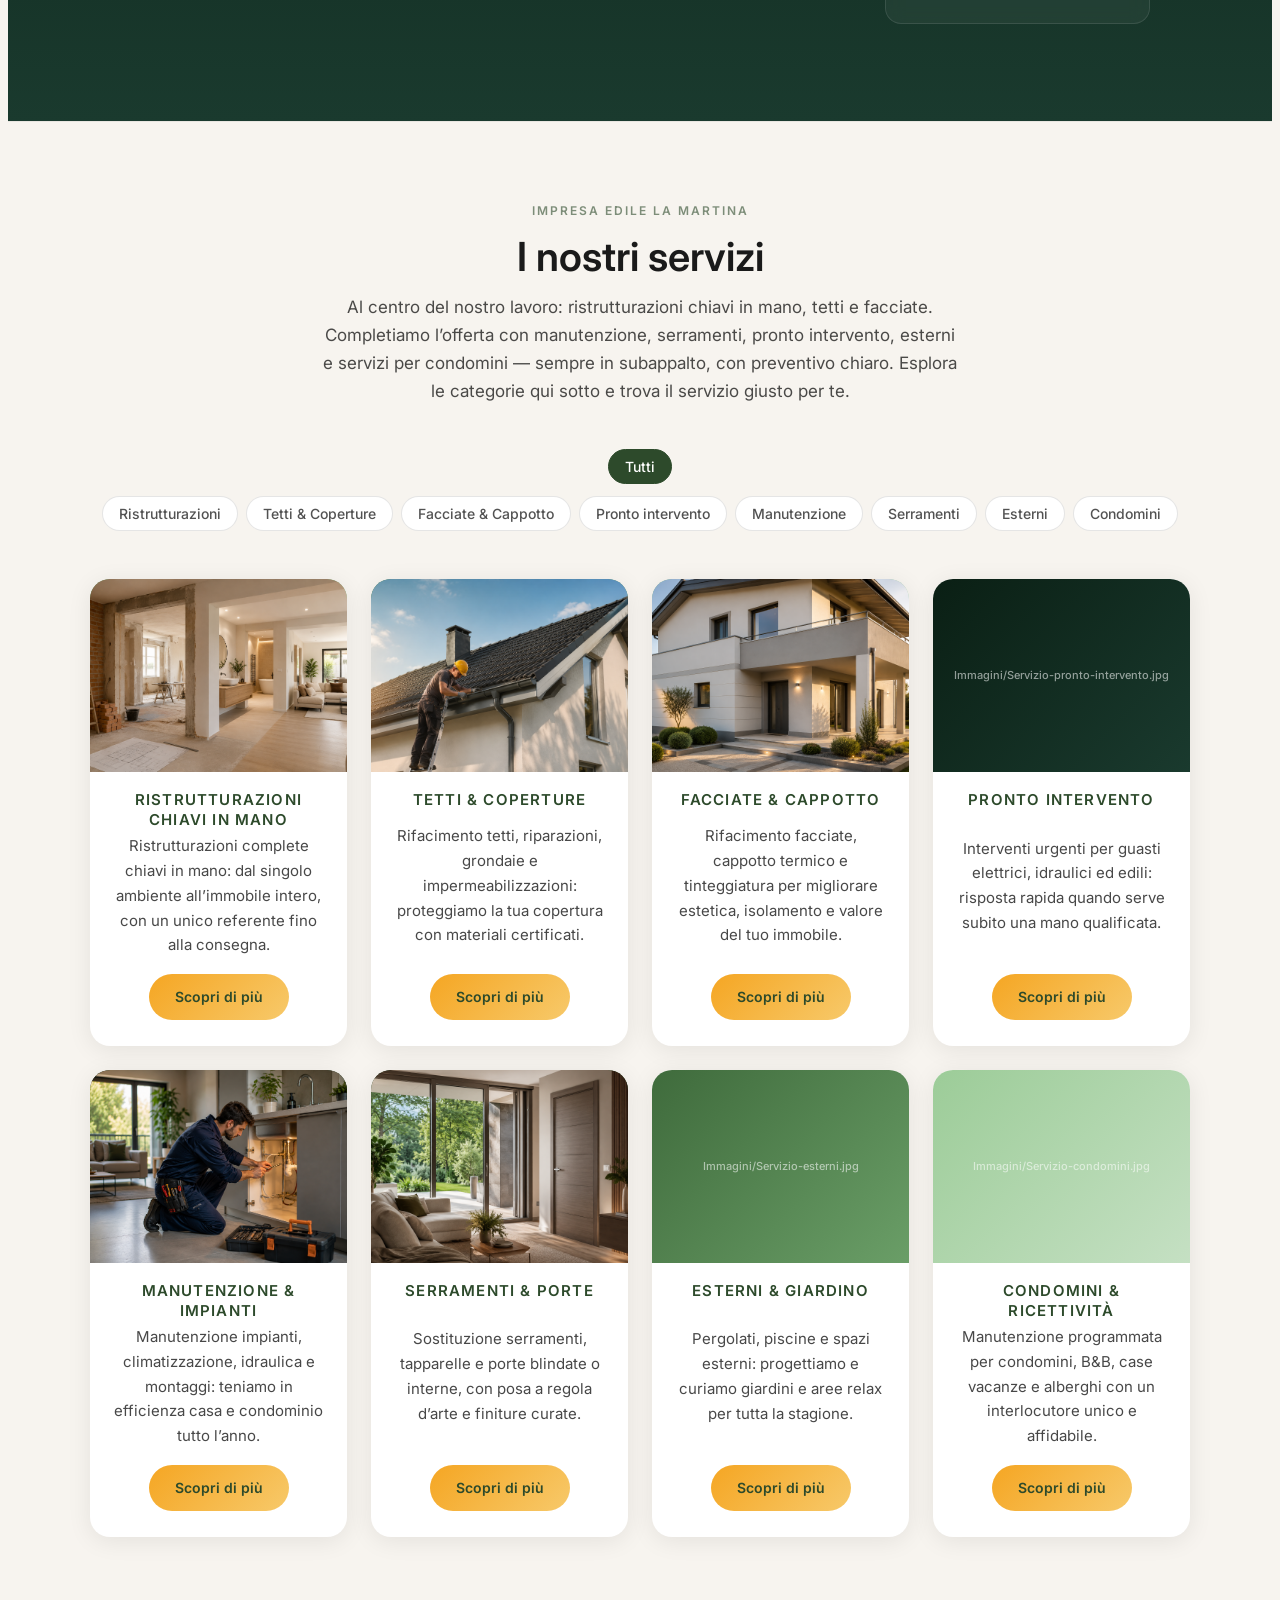
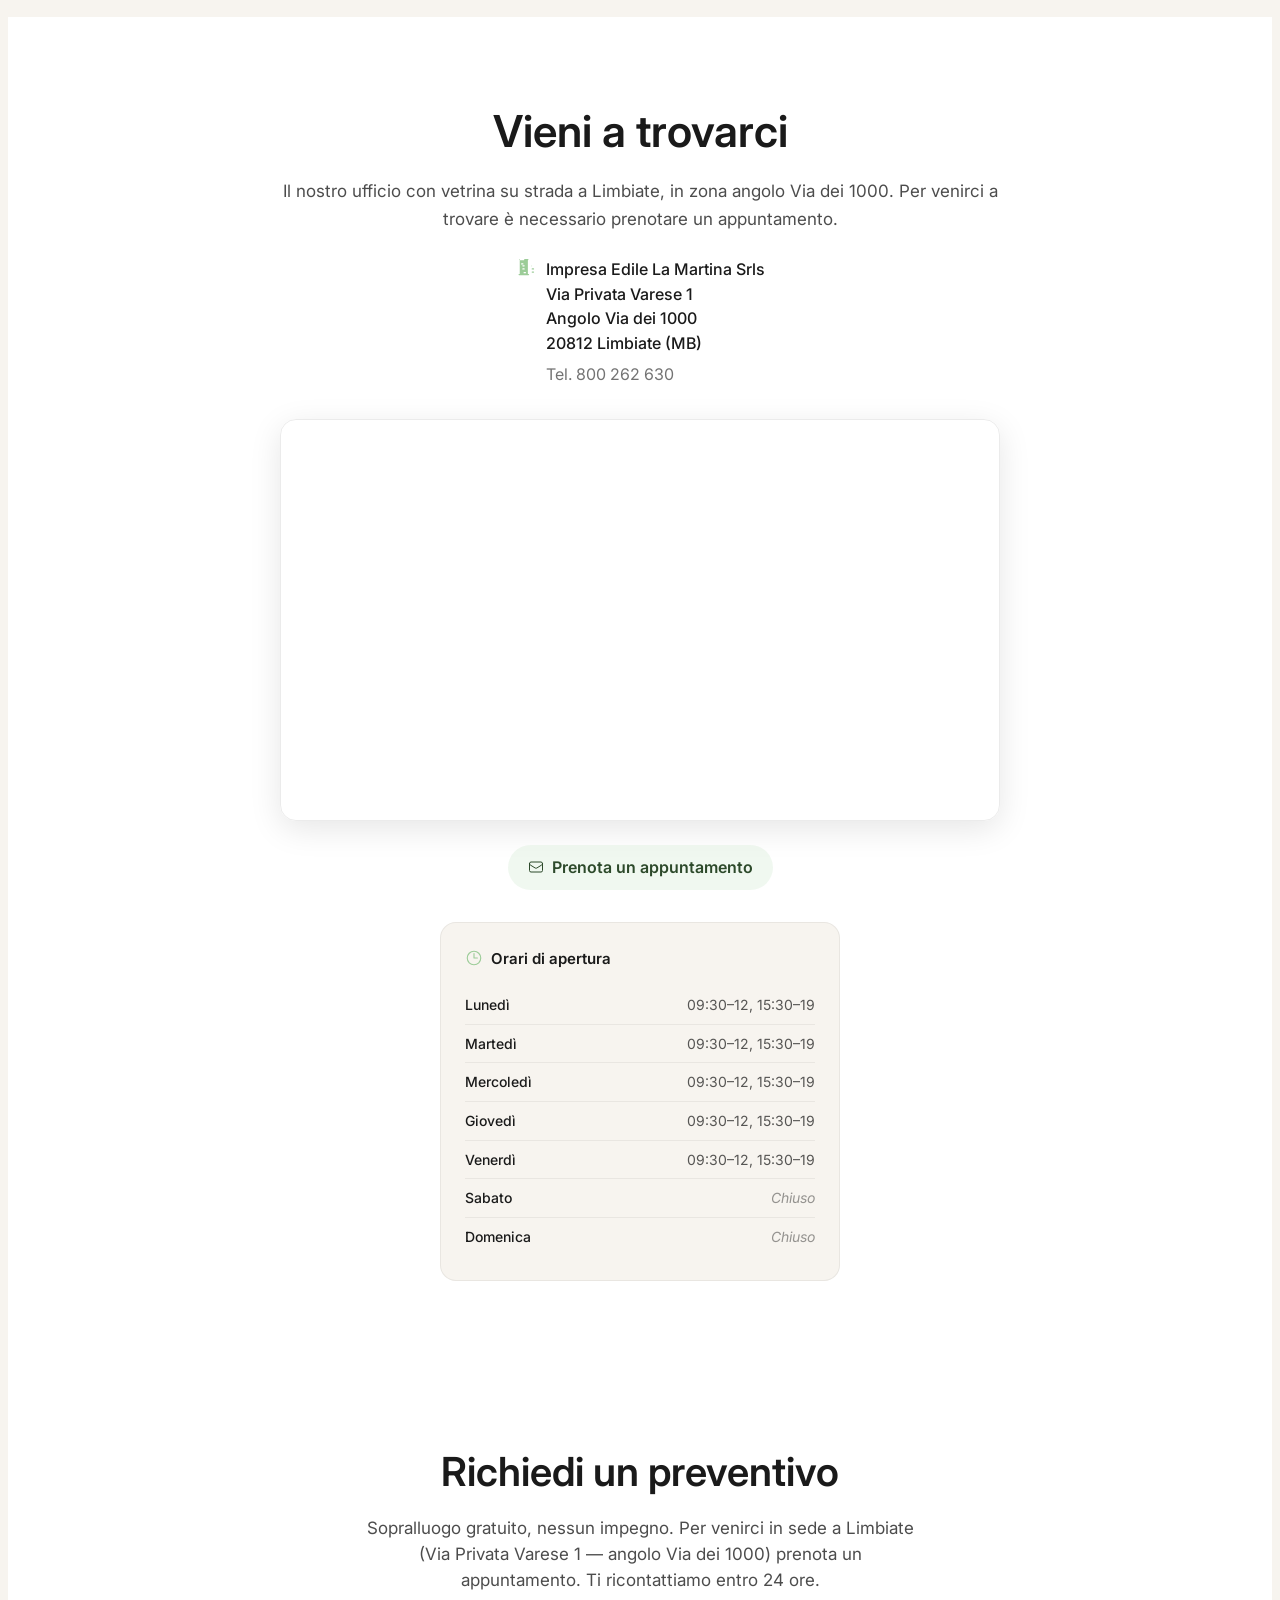
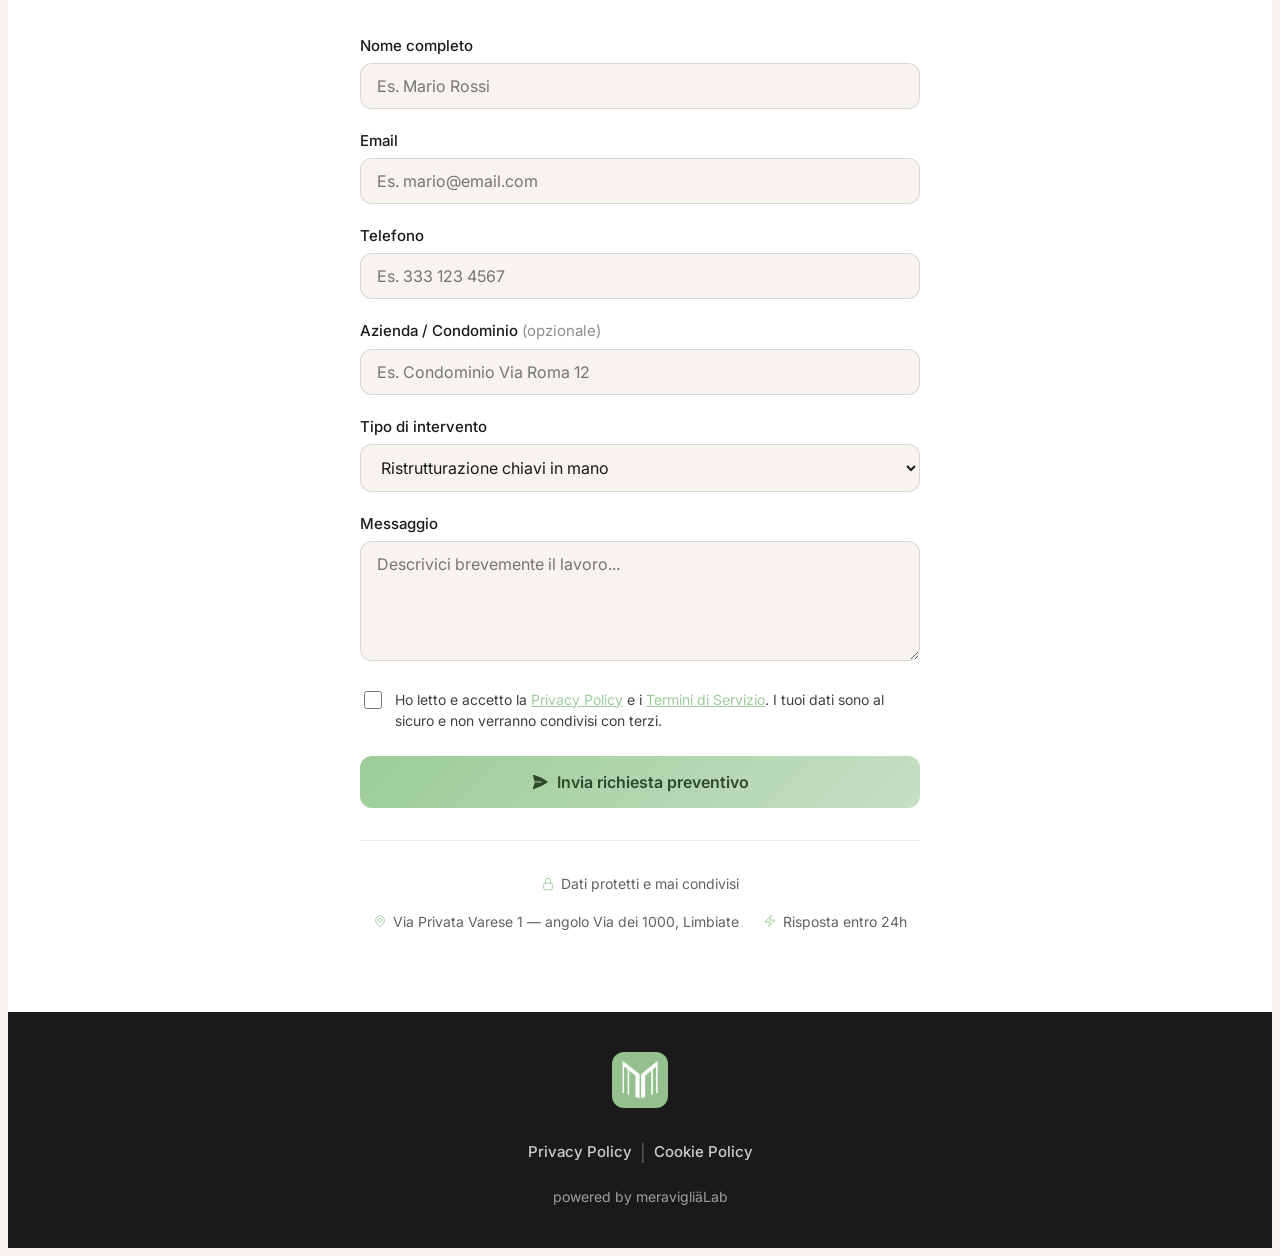
==== commit 02e8e667: "Connect contact form to Google Sheets via Apps Script. Save landing form submissions into the Contat" ====
--- a/index.html
+++ b/index.html
@@ -5,6 +5,7 @@
   <meta name="viewport" content="width=device-width, initial-scale=1.0">
   <meta name="description" content="Tetti, facciate e ristrutturazioni chiavi in mano a Limbiate e provincia — Impresa Edile La Martina. Sopralluogo gratuito, preventivo chiaro.">
   <meta name="theme-color" content="#2d4a2b">
+  <meta name="facebook-domain-verification" content="e2395fdz5dbmz8gj86jjhbflkxlhfr" />
   <title>Tetti, Facciate e Ristrutturazioni | Impresa Edile La Martina — Limbiate</title>
 
   <!-- Open Graph -->
@@ -12,7 +13,9 @@
   <meta property="og:description" content="Impresa edile a Limbiate: tetti, facciate e ristrutturazioni chiavi in mano. Sopralluogo gratuito, preventivo chiaro.">
   <meta property="og:type" content="website">
   <meta property="og:locale" content="it_IT">
+  <meta property="og:url" content="https://www.impresaedilelamartina.it/">
   <meta property="og:image" content="Immagini/Logo.png">
+  <link rel="canonical" href="https://www.impresaedilelamartina.it/">
 
   <link rel="icon" href="Immagini/Logo.png" type="image/png">
   <link rel="apple-touch-icon" href="Immagini/Logo.png">
@@ -33,7 +36,7 @@
     "image": "Immagini/Logo.png",
     "logo": "Immagini/Logo.png",
     "description": "Tetti, facciate e ristrutturazioni chiavi in mano a Limbiate e provincia. Operiamo esclusivamente in subappalto.",
-    "url": "https://www.lamartina.it",
+    "url": "https://www.impresaedilelamartina.it/",
     "areaServed": {
       "@type": "GeoCircle",
       "geoMidpoint": { "@type": "GeoCoordinates", "latitude": 45.6, "longitude": 9.13 },
@@ -63,6 +66,23 @@
     ]
   }
   </script>
+  <!-- Meta Pixel Code -->
+  <script>
+  !function(f,b,e,v,n,t,s)
+  {if(f.fbq)return;n=f.fbq=function(){n.callMethod?
+  n.callMethod.apply(n,arguments):n.queue.push(arguments)};
+  if(!f._fbq)f._fbq=n;n.push=n;n.loaded=!0;n.version='2.0';
+  n.queue=[];t=b.createElement(e);t.async=!0;
+  t.src=v;s=b.getElementsByTagName(e)[0];
+  s.parentNode.insertBefore(t,s)}(window, document,'script',
+  'https://connect.facebook.net/en_US/fbevents.js');
+  fbq('init', '1640430614354430');
+  fbq('track', 'PageView');
+  </script>
+  <noscript><img height="1" width="1" style="display:none"
+  src="https://www.facebook.com/tr?id=1640430614354430&ev=PageView&noscript=1"
+  /></noscript>
+  <!-- End Meta Pixel Code -->
 </head>
 <body>
 
@@ -650,6 +670,9 @@
         <div id="form-success" class="form-success" role="status" aria-live="polite">
           Grazie! La tua richiesta è stata inviata. Ti ricontatteremo entro 24 ore.
         </div>
+        <div id="form-error" class="form-error" role="alert" aria-live="assertive">
+          Invio non riuscito. Riprova tra poco oppure chiamaci al 800 262 630.
+        </div>
 
         <form id="contact-form" class="reveal reveal--delay-2" novalidate>
           <div class="form-group">
--- a/css/styles.css
+++ b/css/styles.css
@@ -1781,6 +1781,22 @@
   display: block;
 }
 
+.form-error {
+  display: none;
+  padding: 1.25rem;
+  margin-bottom: 1rem;
+  background: rgba(200, 60, 60, 0.08);
+  border: 1px solid rgba(180, 50, 50, 0.35);
+  border-radius: var(--radius-btn);
+  text-align: center;
+  color: #7a1f1f;
+  font-weight: 500;
+}
+
+.form-error.is-visible {
+  display: block;
+}
+
 /* ==========================================================================
    Footer
    ========================================================================== */
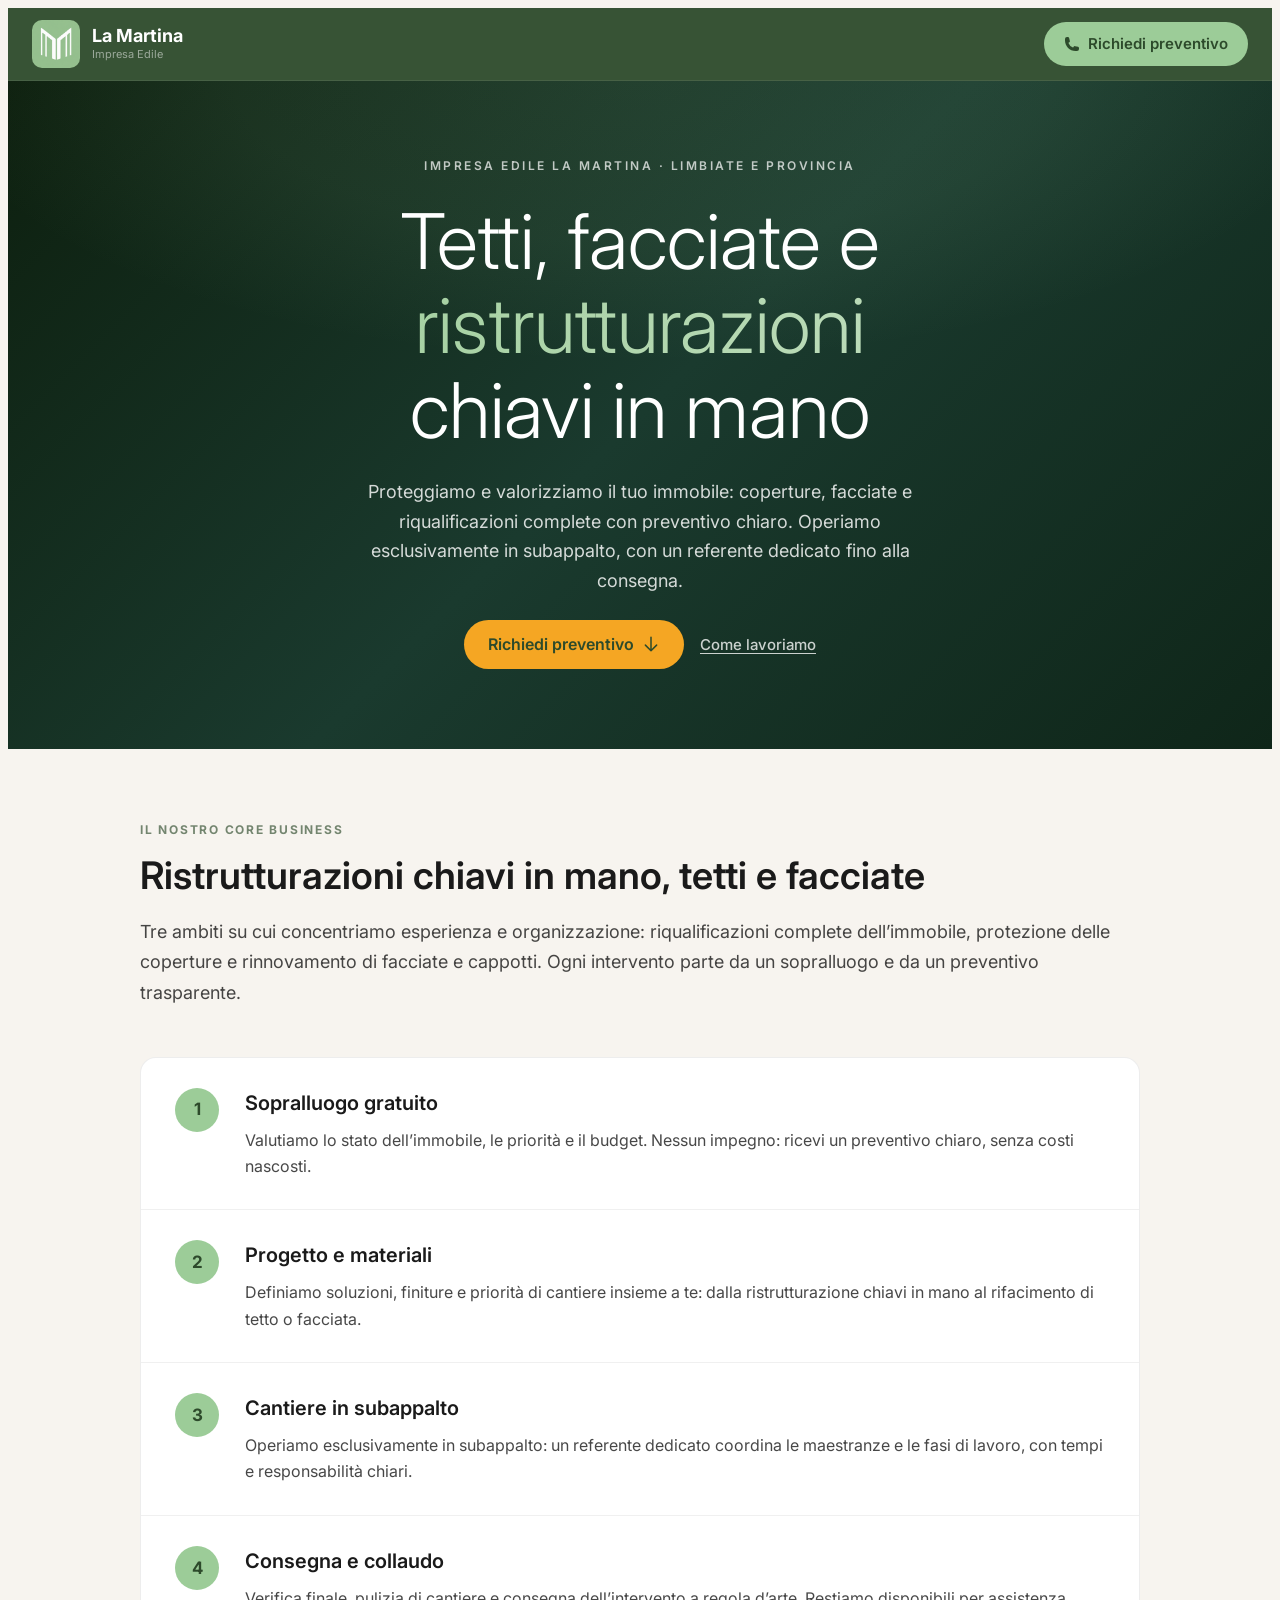
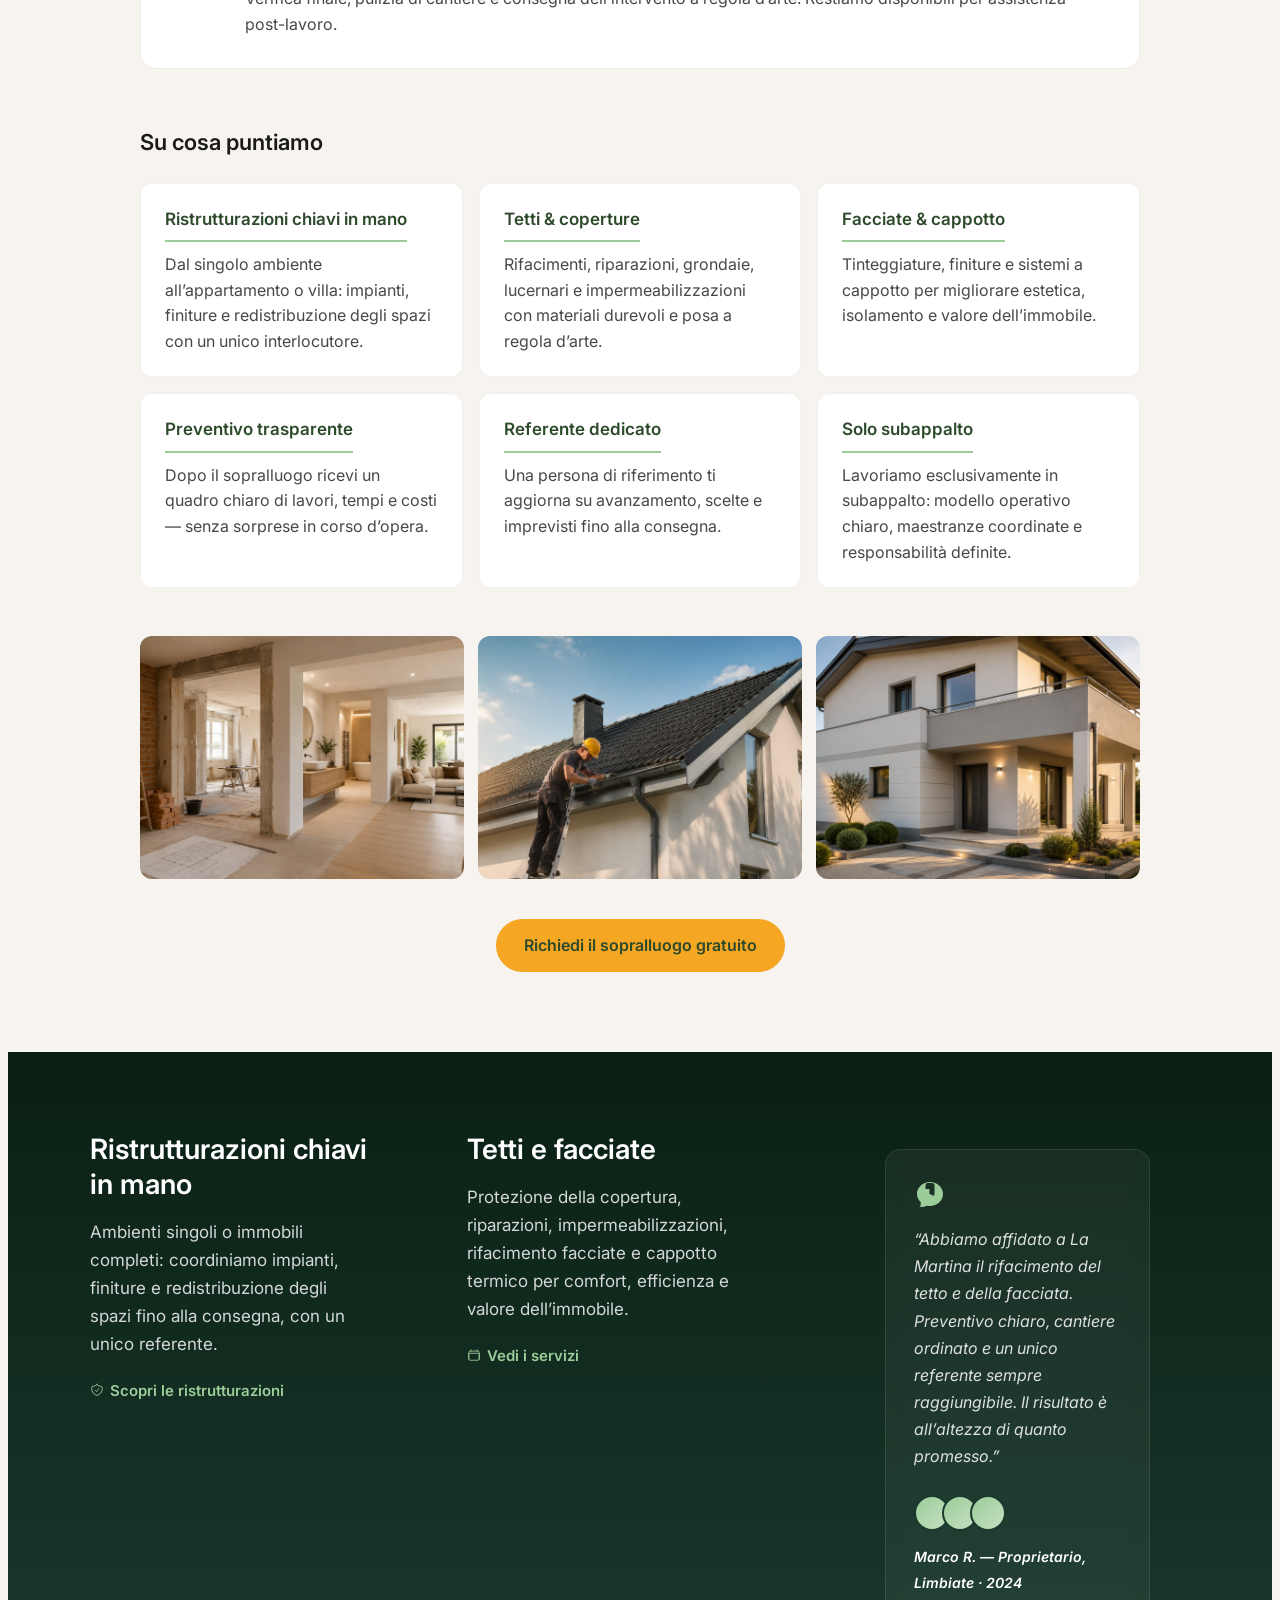
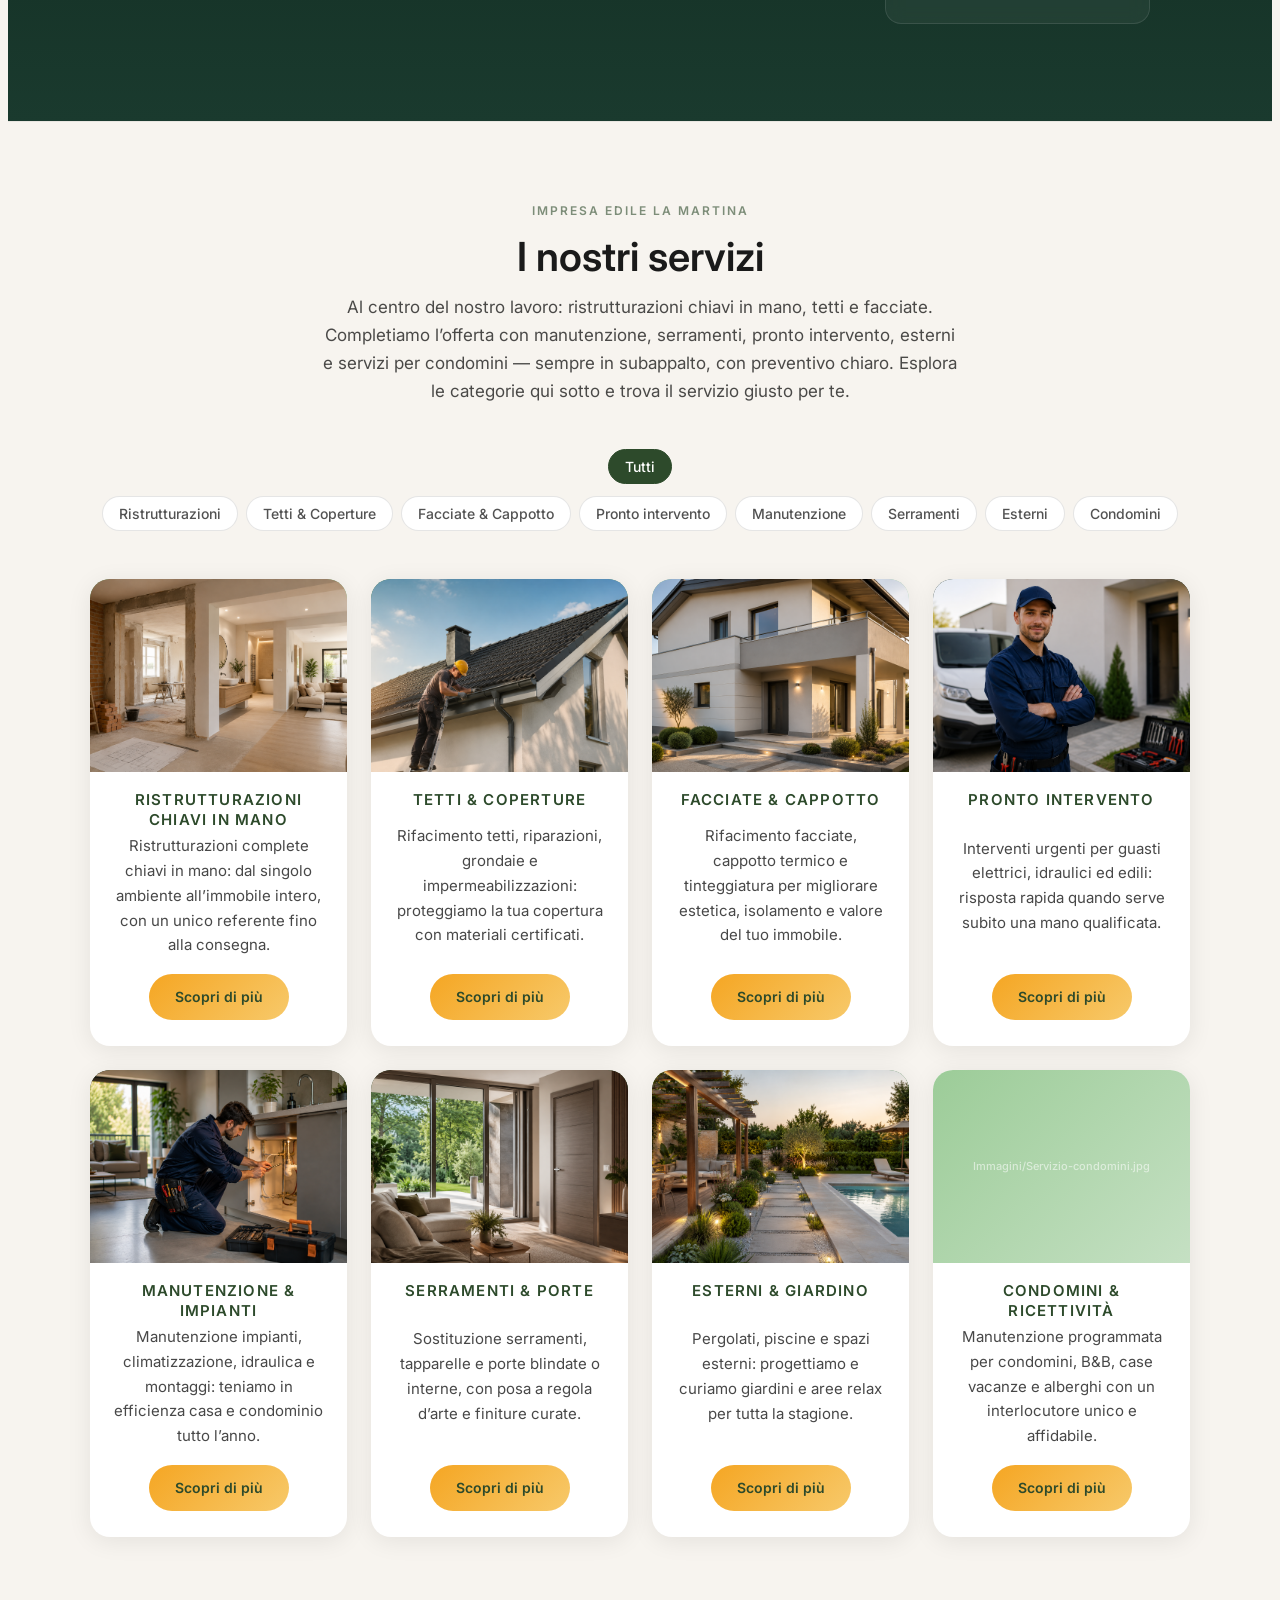
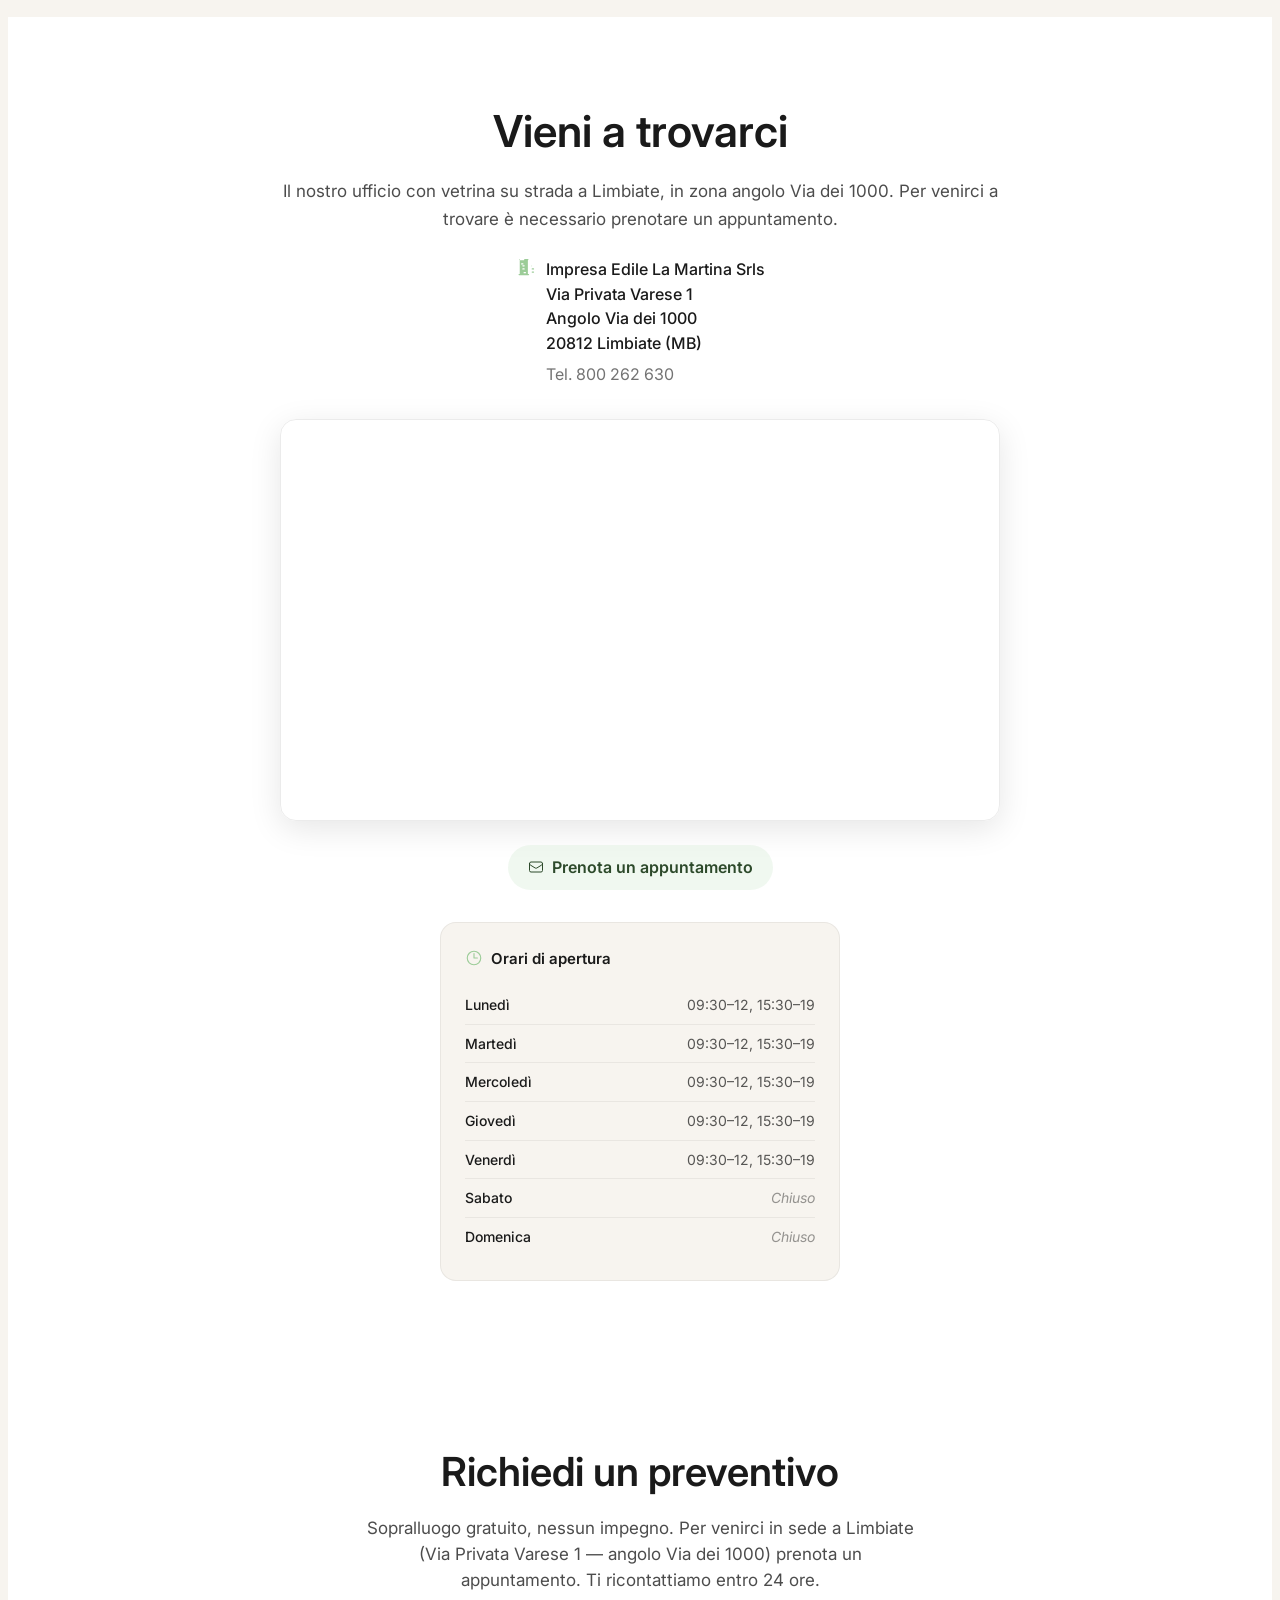
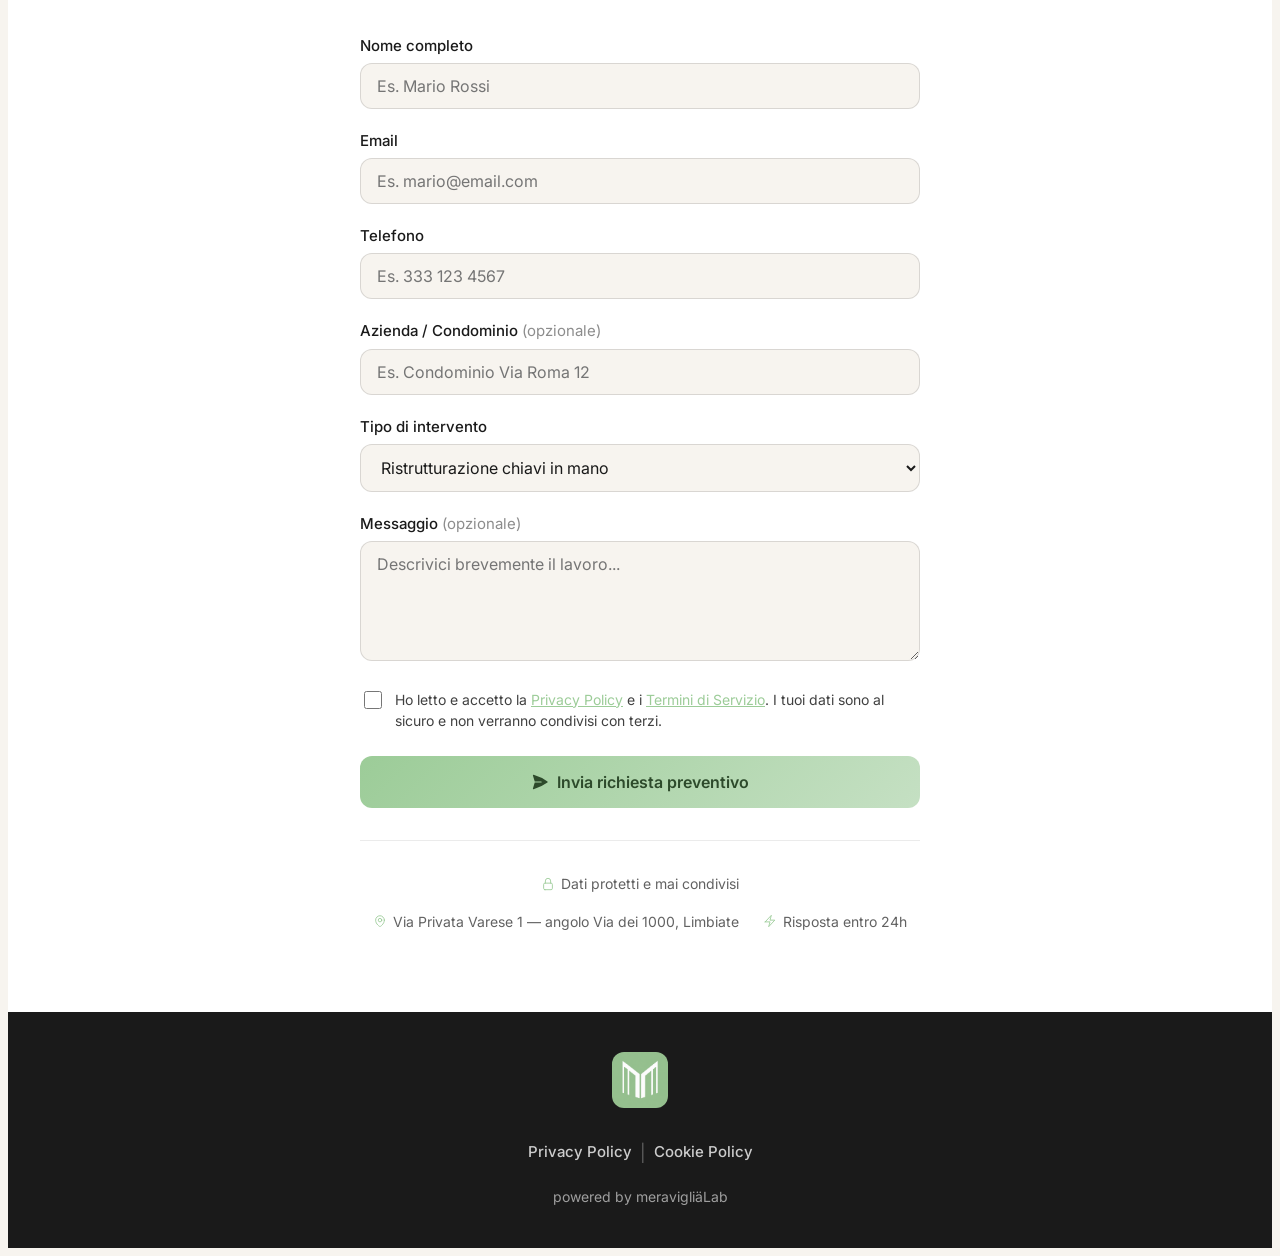
==== commit 7c27e71a: "Make contact form message field optional. Let visitors submit a request without writing a message.  " ====
--- a/index.html
+++ b/index.html
@@ -711,8 +711,10 @@
           </div>
 
           <div class="form-group">
-            <label for="message" class="form-label">Messaggio</label>
-            <textarea id="message" name="message" class="form-textarea" placeholder="Descrivici brevemente il lavoro..." required></textarea>
+            <label for="message" class="form-label">
+              Messaggio <span class="form-label__optional">(opzionale)</span>
+            </label>
+            <textarea id="message" name="message" class="form-textarea" placeholder="Descrivici brevemente il lavoro..."></textarea>
           </div>
 
           <div class="form-checkbox-group">
--- a/css/styles.css
+++ b/css/styles.css
@@ -1798,6 +1798,128 @@
 }
 
 /* ==========================================================================
+   Thank you page
+   ========================================================================== */
+
+.thankyou-page {
+  min-height: 100vh;
+  display: flex;
+  flex-direction: column;
+}
+
+.thankyou {
+  flex: 1;
+  display: flex;
+}
+
+.thankyou__hero {
+  flex: 1;
+  display: flex;
+  align-items: center;
+  justify-content: center;
+  padding: calc(var(--header-height) + 3rem) 1.5rem 4rem;
+  background:
+    radial-gradient(ellipse 70% 50% at 50% 0%, rgba(156, 204, 152, 0.12), transparent 60%),
+    linear-gradient(135deg, var(--color-hero-dark) 0%, var(--color-hero-mid) 50%, #0f2619 100%);
+  color: #fff;
+  text-align: center;
+}
+
+.thankyou__inner {
+  max-width: 36rem;
+  margin: 0 auto;
+}
+
+.thankyou__eyebrow {
+  margin: 0 0 1.5rem;
+  font-size: 0.75rem;
+  font-weight: 600;
+  letter-spacing: 0.12em;
+  text-transform: uppercase;
+  color: rgba(255, 255, 255, 0.55);
+}
+
+.thankyou__icon {
+  display: inline-flex;
+  align-items: center;
+  justify-content: center;
+  width: 4.5rem;
+  height: 4.5rem;
+  margin-bottom: 1.5rem;
+  border-radius: 50%;
+  color: var(--color-accent);
+  background: rgba(156, 204, 152, 0.12);
+  border: 1px solid rgba(156, 204, 152, 0.35);
+}
+
+.thankyou__title {
+  margin: 0 0 1.25rem;
+  font-size: clamp(2rem, 5vw, 3.25rem);
+  font-weight: 300;
+  line-height: 1.15;
+}
+
+.thankyou__title-accent {
+  font-weight: 600;
+  background: linear-gradient(120deg, var(--color-accent), var(--color-accent-light));
+  -webkit-background-clip: text;
+  background-clip: text;
+  color: transparent;
+}
+
+.thankyou__text {
+  margin: 0 auto 2rem;
+  max-width: 28rem;
+  font-size: 1.0625rem;
+  line-height: 1.65;
+  color: rgba(255, 255, 255, 0.75);
+}
+
+.thankyou__actions {
+  display: flex;
+  flex-direction: column;
+  align-items: center;
+  gap: 1rem;
+}
+
+.thankyou__cta {
+  display: inline-flex;
+  align-items: center;
+  justify-content: center;
+  padding: 0.9rem 1.75rem;
+  border-radius: var(--radius-pill);
+  font-weight: 600;
+  font-size: 0.95rem;
+  color: var(--color-dark);
+  background: var(--color-cta);
+  text-decoration: none;
+  transition: transform 0.2s ease, box-shadow 0.2s ease;
+}
+
+.thankyou__cta:hover,
+.thankyou__cta:focus-visible {
+  transform: translateY(-2px);
+  box-shadow: 0 8px 20px rgba(245, 166, 35, 0.35);
+}
+
+.thankyou__cta:focus-visible {
+  outline: 2px solid var(--color-accent);
+  outline-offset: 3px;
+}
+
+.thankyou__link {
+  color: rgba(255, 255, 255, 0.7);
+  font-size: 0.9375rem;
+  text-decoration: underline;
+  text-underline-offset: 3px;
+}
+
+.thankyou__link:hover,
+.thankyou__link:focus-visible {
+  color: #fff;
+}
+
+/* ==========================================================================
    Footer
    ========================================================================== */
 
